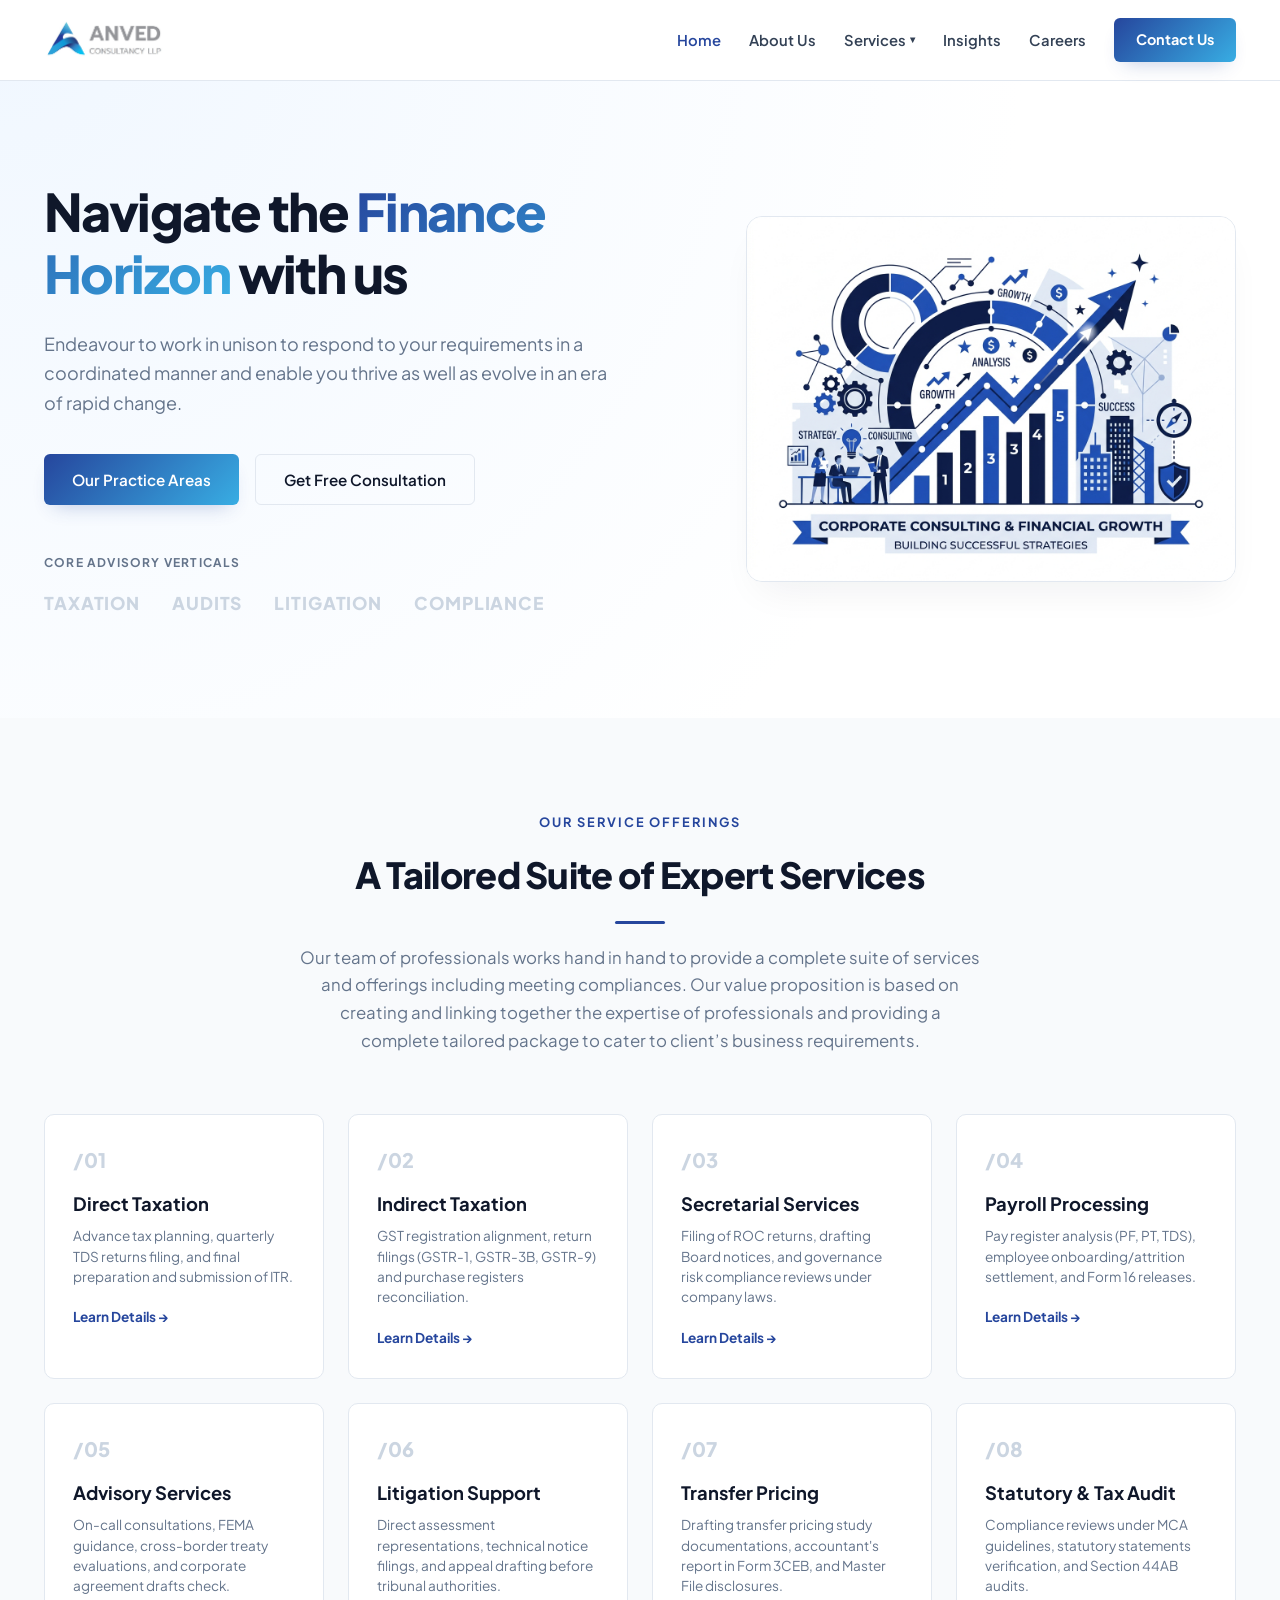
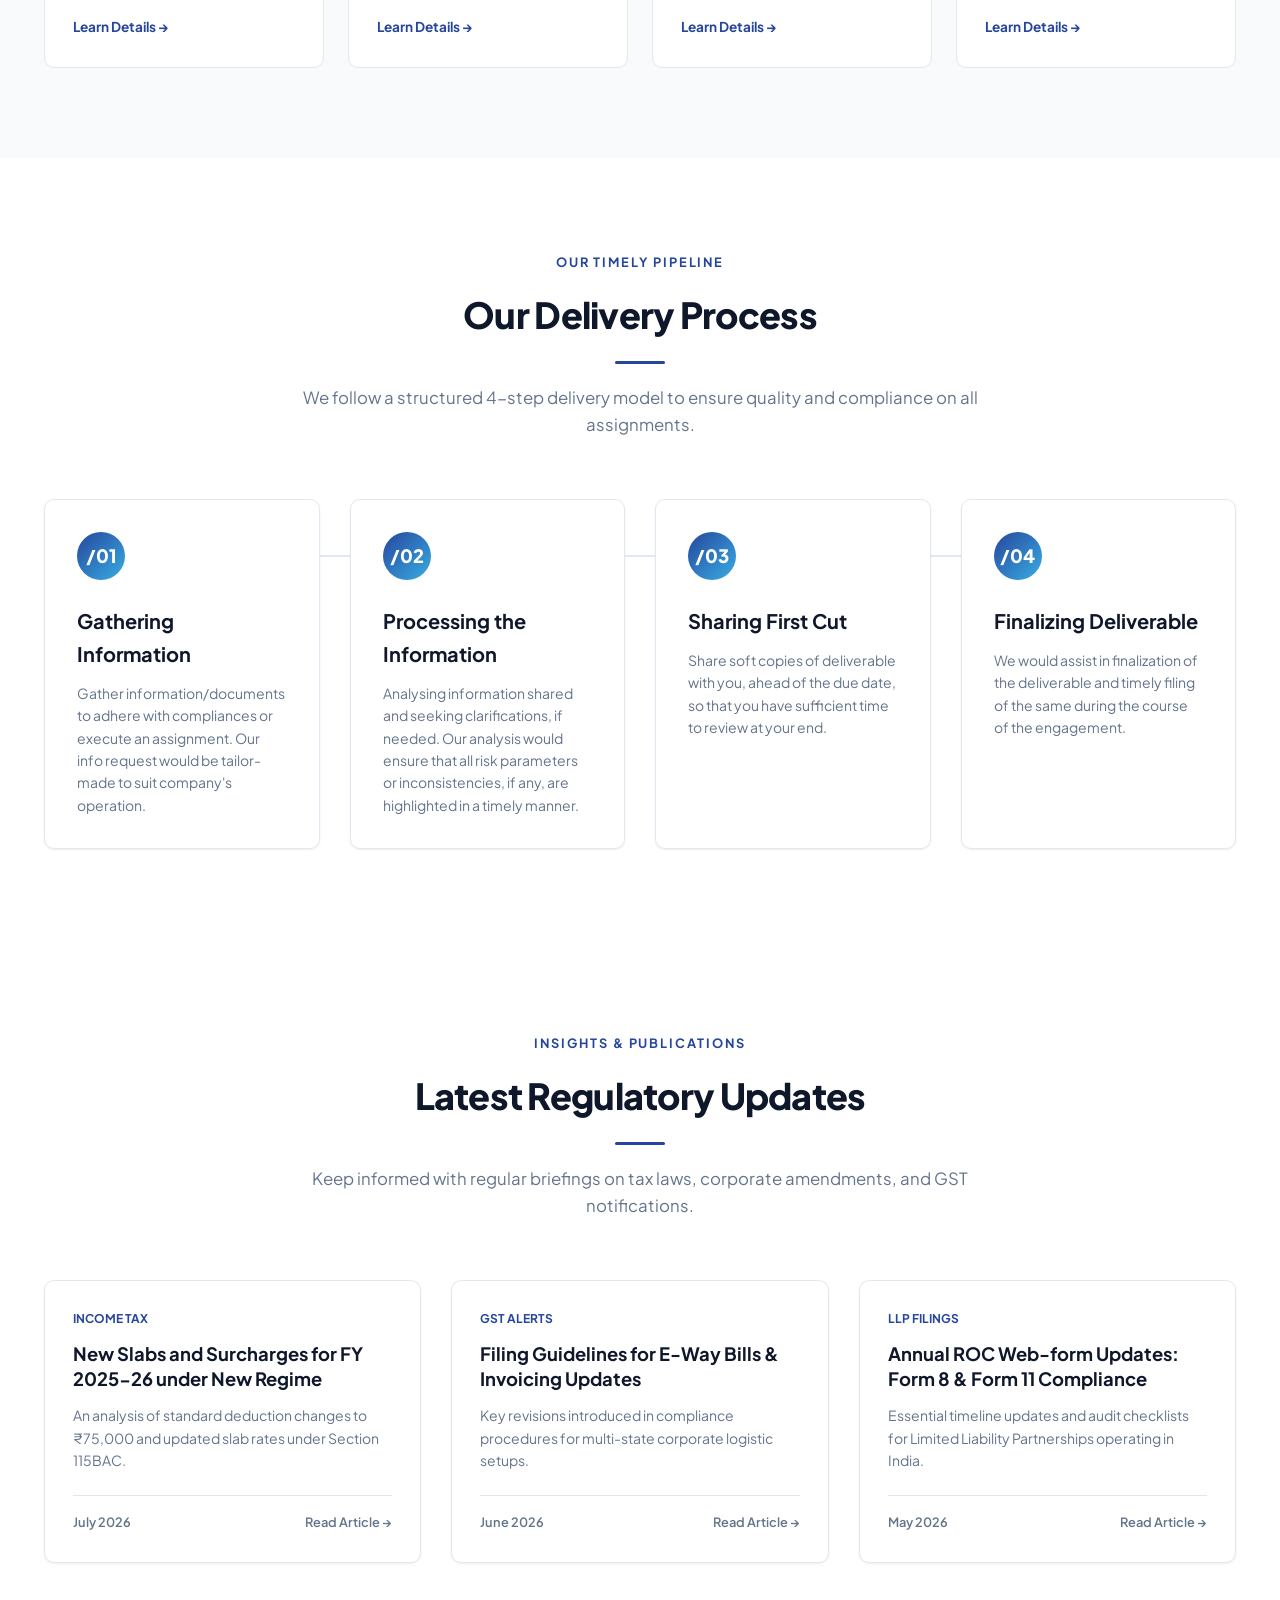
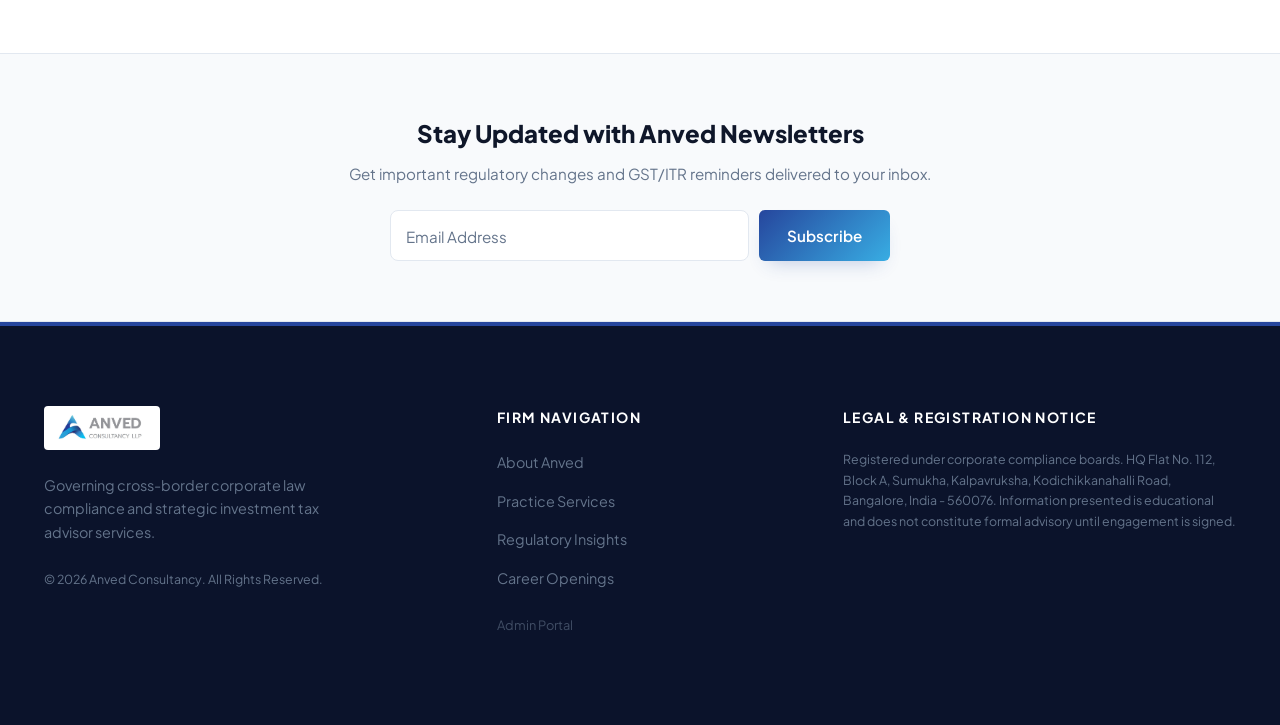
==== index.html @ bcb40617 "Add files via upload" ====
<!DOCTYPE html>
<html lang="en">
<head>
    <meta charset="UTF-8">
    <meta name="viewport" content="width=device-width, initial-scale=1.0">
    <title>Anved Consultancy | Global Tax, Advisory & Audit Services</title>
    <meta name="description" content="Anved Consultancy provides professional corporate tax planning, statutory audits, secretarial compliance, payroll processing, and cross-border financial advisory.">
    <!-- Google Fonts -->
    <link rel="preconnect" href="https://fonts.googleapis.com">
    <link rel="preconnect" href="https://fonts.gstatic.com" crossorigin>
    <link href="https://fonts.googleapis.com/css2?family=Plus+Jakarta+Sans:wght@300;400;500;600;700;800&display=swap" rel="stylesheet">
    <!-- Main Stylesheet -->
    <link rel="stylesheet" href="styles.css">
</head>
<body>

    <!-- Preloader Screen -->
    <div class="preloader-overlay" id="preloader">
        <div class="preloader-logo-wrapper">
            <img src="assets/Anved%20-%20Logo.jpg" alt="Anved Logo" style="max-height: 48px; background: white; padding: 12px 24px; border-radius: 8px; box-shadow: 0 10px 30px rgba(0,0,0,0.3); display: block;">
        </div>
    </div>

    <!-- Header Navigation -->
    <header class="navbar-header" id="header">
        <div class="container navbar-container">
            <a href="index.html" class="logo-brand">
                <img src="assets/Anved%20-%20Logo.jpg" alt="Anved Logo" style="max-height: 44px; width: auto; object-fit: contain;">
            </a>
            
            <nav class="nav-menu" id="navMenu">
                <div class="nav-item">
                    <a href="index.html" class="nav-link active">Home</a>
                </div>
                <div class="nav-item">
                    <a href="about.html" class="nav-link">About Us</a>
                </div>
                <div class="nav-item dropdown">
                    <a href="services.html" class="nav-link">Services <span class="arrow-icon">&#9662;</span></a>
                    <div class="dropdown-menu">
                        <a href="services.html#direct-tax">Direct Taxation</a>
                        <a href="services.html#indirect-tax">Indirect Taxation</a>
                        <a href="services.html#secretarial">Secretarial Services</a>
                        <a href="services.html#payroll">Payroll Processing</a>
                        <a href="services.html#advisory">Advisory Services</a>
                        <a href="services.html#litigation">Litigation Support</a>
                        <a href="services.html#transfer-pricing">Transfer Pricing</a>
                        <a href="services.html#statutory-audit">Statutory & Tax Audit</a>
                    </div>
                </div>

                <div class="nav-item">
                    <a href="insights.html" class="nav-link">Insights</a>
                </div>
                <div class="nav-item">
                    <a href="careers.html" class="nav-link">Careers</a>
                </div>
                <div class="nav-item">
                    <a href="contact.html" class="nav-btn">Contact Us</a>
                </div>
            </nav>

            <button class="menu-toggle" id="menuToggle" aria-label="Toggle Menu">
                <span class="bar"></span>
                <span class="bar"></span>
                <span class="bar"></span>
            </button>
        </div>
    </header>

    <!-- Hero Section -->
    <section class="hero-slider-section" id="hero">
        <div class="container hero-grid">
            <div class="hero-content">
                <h1 class="hero-title">Navigate the <span>Finance Horizon</span> with us</h1>
                <p class="hero-desc">Endeavour to work in unison to respond to your requirements in a coordinated manner and enable you thrive as well as evolve in an era of rapid change.</p>
                <div class="hero-actions">
                    <a href="services.html" class="btn btn-primary">Our Practice Areas</a>
                    <a href="contact.html" class="btn btn-secondary">Get Free Consultation</a>
                </div>
                <div class="hero-brands-intro">Core Advisory Verticals</div>
                <div class="hero-brands">
                    <div class="brand-logo-item">TAXATION</div>
                    <div class="brand-logo-item">AUDITS</div>
                    <div class="brand-logo-item">LITIGATION</div>
                    <div class="brand-logo-item">COMPLIANCE</div>
                </div>
            </div>
            <div class="hero-visual-wrapper">
                <img src="assets/hero-illustration.jpg" alt="Anved Consultancy Advisors" class="hero-card-img">
            </div>
        </div>
    </section>

    <!-- 8 Services Summary Grid -->
    <section class="bg-secondary reveal" id="services-summary">
        <div class="container">
            <div class="section-header text-center">
                <span class="section-subtitle">OUR SERVICE OFFERINGS</span>
                <h2 class="section-title">A Tailored Suite of Expert Services</h2>
                <div class="title-underline"></div>
                <p class="section-desc">Our team of professionals works hand in hand to provide a complete suite of services and offerings including meeting compliances. Our value proposition is based on creating and linking together the expertise of professionals and providing a complete tailored package to cater to client’s business requirements.</p>
            </div>

            <div class="home-services-grid">
                <!-- Service 1: Direct Taxation -->
                <div class="home-service-item">
                    <span class="service-num">/01</span>
                    <h3>Direct Taxation</h3>
                    <p>Advance tax planning, quarterly TDS returns filing, and final preparation and submission of ITR.</p>
                    <a href="services.html#direct-tax" class="text-blue" style="font-weight: 700; font-size: 0.85rem;">Learn Details &rarr;</a>
                </div>

                <!-- Service 2: Indirect Taxation -->
                <div class="home-service-item">
                    <span class="service-num">/02</span>
                    <h3>Indirect Taxation</h3>
                    <p>GST registration alignment, return filings (GSTR-1, GSTR-3B, GSTR-9) and purchase registers reconciliation.</p>
                    <a href="services.html#indirect-tax" class="text-blue" style="font-weight: 700; font-size: 0.85rem;">Learn Details &rarr;</a>
                </div>

                <!-- Service 3: Secretarial Services -->
                <div class="home-service-item">
                    <span class="service-num">/03</span>
                    <h3>Secretarial Services</h3>
                    <p>Filing of ROC returns, drafting Board notices, and governance risk compliance reviews under company laws.</p>
                    <a href="services.html#secretarial" class="text-blue" style="font-weight: 700; font-size: 0.85rem;">Learn Details &rarr;</a>
                </div>

                <!-- Service 4: Payroll Processing -->
                <div class="home-service-item">
                    <span class="service-num">/04</span>
                    <h3>Payroll Processing</h3>
                    <p>Pay register analysis (PF, PT, TDS), employee onboarding/attrition settlement, and Form 16 releases.</p>
                    <a href="services.html#payroll" class="text-blue" style="font-weight: 700; font-size: 0.85rem;">Learn Details &rarr;</a>
                </div>

                <!-- Service 5: Advisory Services -->
                <div class="home-service-item">
                    <span class="service-num">/05</span>
                    <h3>Advisory Services</h3>
                    <p>On-call consultations, FEMA guidance, cross-border treaty evaluations, and corporate agreement drafts check.</p>
                    <a href="services.html#advisory" class="text-blue" style="font-weight: 700; font-size: 0.85rem;">Learn Details &rarr;</a>
                </div>

                <!-- Service 6: Litigation Support -->
                <div class="home-service-item">
                    <span class="service-num">/06</span>
                    <h3>Litigation Support</h3>
                    <p>Direct assessment representations, technical notice filings, and appeal drafting before tribunal authorities.</p>
                    <a href="services.html#litigation" class="text-blue" style="font-weight: 700; font-size: 0.85rem;">Learn Details &rarr;</a>
                </div>

                <!-- Service 7: Transfer Pricing -->
                <div class="home-service-item">
                    <span class="service-num">/07</span>
                    <h3>Transfer Pricing</h3>
                    <p>Drafting transfer pricing study documentations, accountant's report in Form 3CEB, and Master File disclosures.</p>
                    <a href="services.html#transfer-pricing" class="text-blue" style="font-weight: 700; font-size: 0.85rem;">Learn Details &rarr;</a>
                </div>

                <!-- Service 8: Statutory & Tax Audit -->
                <div class="home-service-item">
                    <span class="service-num">/08</span>
                    <h3>Statutory & Tax Audit</h3>
                    <p>Compliance reviews under MCA guidelines, statutory statements verification, and Section 44AB audits.</p>
                    <a href="services.html#statutory-audit" class="text-blue" style="font-weight: 700; font-size: 0.85rem;">Learn Details &rarr;</a>
                </div>
            </div>
        </div>
    </section>

    <!-- Delivery Process flowchart -->
    <section id="delivery-process" class="reveal">
        <div class="container">
            <div class="section-header text-center">
                <span class="section-subtitle">OUR TIMELY PIPELINE</span>
                <h2 class="section-title">Our Delivery Process</h2>
                <div class="title-underline"></div>
                <p class="section-desc">We follow a structured 4-step delivery model to ensure quality and compliance on all assignments.</p>
            </div>

            <div class="delivery-flow-grid">
                <!-- Step 1 -->
                <div class="delivery-step-card">
                    <div class="step-num-badge">/01</div>
                    <h3>Gathering Information</h3>
                    <p>Gather information/documents to adhere with compliances or execute an assignment. Our info request would be tailor-made to suit company's operation.</p>
                </div>

                <!-- Step 2 -->
                <div class="delivery-step-card">
                    <div class="step-num-badge">/02</div>
                    <h3>Processing the Information</h3>
                    <p>Analysing information shared and seeking clarifications, if needed. Our analysis would ensure that all risk parameters or inconsistencies, if any, are highlighted in a timely manner.</p>
                </div>

                <!-- Step 3 -->
                <div class="delivery-step-card">
                    <div class="step-num-badge">/03</div>
                    <h3>Sharing First Cut</h3>
                    <p>Share soft copies of deliverable with you, ahead of the due date, so that you have sufficient time to review at your end.</p>
                </div>

                <!-- Step 4 -->
                <div class="delivery-step-card">
                    <div class="step-num-badge">/04</div>
                    <h3>Finalizing Deliverable</h3>
                    <p>We would assist in finalization of the deliverable and timely filing of the same during the course of the engagement.</p>
                </div>
            </div>
        </div>
    </section>



    <!-- Insights Feed -->
    <section class="reveal">
        <div class="container">
            <div class="section-header text-center">
                <span class="section-subtitle">INSIGHTS & PUBLICATIONS</span>
                <h2 class="section-title">Latest Regulatory Updates</h2>
                <div class="title-underline"></div>
                <p class="section-desc">Keep informed with regular briefings on tax laws, corporate amendments, and GST notifications.</p>
            </div>

            <div class="home-insights-grid" id="homeInsightsGrid">
                <!-- Dynamic recent insights will render here via app.js -->
            </div>
        </div>
    </section>

    <!-- Newsletter Banner -->
    <section class="bg-secondary" style="padding: 60px 0; border-top: 1px solid var(--border-color); border-bottom: 1px solid var(--border-color);">
        <div class="container text-center">
            <h3 style="font-size: 1.5rem; font-weight: 800; color: var(--text-title); margin-bottom: 8px;">Stay Updated with Anved Newsletters</h3>
            <p style="color: var(--text-muted); font-size: 0.95rem; margin-bottom: 24px;">Get important regulatory changes and GST/ITR reminders delivered to your inbox.</p>
            <form id="newsletterForm" style="max-width: 500px; margin: 0 auto; display: flex; gap: 10px;" novalidate>
                <div class="floating-label-group" style="flex-grow: 1; margin: 0;">
                    <input type="email" id="newsEmail" required placeholder=" " style="background: white;">
                    <label for="newsEmail" style="background: white;">Email Address</label>
                </div>
                <button type="submit" class="btn btn-primary" style="padding: 0 28px;">Subscribe</button>
            </form>
        </div>
    </section>

    <!-- Newsletter Success Modal -->
    <div class="modal-overlay" id="newsModal">
        <div class="modal-container">
            <div class="success-icon-wrapper">
                <svg width="36" height="36" viewBox="0 0 24 24" fill="none" stroke="currentColor" stroke-width="3" stroke-linecap="round" stroke-linejoin="round"><polyline points="20 6 9 17 4 12"/></svg>
            </div>
            <h3>Subscribed Successfully</h3>
            <p>You have subscribed to Anved's regulatory news alerts. You will now receive monthly tax updates and compliance calendars.</p>
            <button class="btn btn-dark" id="btnNewsClose">Close</button>
        </div>
    </div>

    <!-- Footer -->
    <footer class="footer">
        <div class="container footer-grid">
            <div class="footer-brand-info">
                <a href="index.html" class="logo-brand" style="background: white; padding: 6px 12px; border-radius: 4px; display: inline-block;">
                    <img src="assets/Anved%20-%20Logo.jpg" alt="Anved Logo" style="max-height: 32px; width: auto; display: block; object-fit: contain;">
                </a>
                <p style="margin-top: 16px;">Governing cross-border corporate law compliance and strategic investment tax advisor services.</p>
                <p class="copyright-text">&copy; 2026 Anved Consultancy. All Rights Reserved.</p>
            </div>

            <div class="footer-nav">
                <h4>Firm Navigation</h4>
                <ul>
                    <li><a href="about.html">About Anved</a></li>
                    <li><a href="services.html">Practice Services</a></li>
                    <li><a href="insights.html">Regulatory Insights</a></li>
                    <li><a href="careers.html">Career Openings</a></li>
                    <li><a href="admin.html" style="opacity: 0.6; font-size: 0.8rem; margin-top: 12px; display: inline-block;">Admin Portal</a></li>
                </ul>
            </div>

            <div class="footer-disclaimer">
                <h4>Legal & Registration Notice</h4>
                <p class="disclaimer-text">Registered under corporate compliance boards. HQ Flat No. 112, Block A, Sumukha, Kalpavruksha, Kodichikkanahalli Road, Bangalore, India - 560076. Information presented is educational and does not constitute formal advisory until engagement is signed.</p>
            </div>
        </div>
        <button class="back-to-top" id="backToTop" aria-label="Scroll to top">&#8593;</button>
    </footer>

    <!-- Scripts -->
    <script src="app.js"></script>
</body>
</html>
---- styles.css ----
@import url('https://fonts.googleapis.com/css2?family=Plus+Jakarta+Sans:wght@300;400;500;600;700;800&display=swap');

/* ==========================================================================
   ANVED CONSULTANCY - SLATE & NAVY BLUE BRAND SYSTEM (OFFICIAL)
   ========================================================================== */

/* --- Design Tokens --- */
:root {
    --font-primary: 'Plus Jakarta Sans', sans-serif;
    
    /* Official Brand Colors (Navy & Royal Blue Gradient) */
    --primary: #26469D;            /* Dark Navy Blue */
    --primary-hover: #1D357A;
    --primary-glow: rgba(38, 70, 157, 0.15);
    
    --accent: #38ADE3;             /* Bright Royal Blue */
    --accent-hover: #26469D;
    --accent-glow: rgba(56, 173, 227, 0.15);
    --accent-light: #F0F7FF;       /* Light Ice Blue */
    
    --bg-primary: #FFFFFF;
    --bg-secondary: #F8FAFC;       /* Slate 50 */
    --bg-dark: #0B132B;            /* Deep Blue-Black */
    --bg-dark-hover: #1C2541;      /* Slate 800 */
    --bg-accent-light: #F0F7FF;
    
    --text-primary: #334155;       /* Slate 700 */
    --text-title: #0F172A;         /* Slate 900 */
    --text-muted: #64748B;         /* Slate 500 */
    --text-white: #FFFFFF;
    
    --border-color: #E2E8F0;       /* Slate 200 */
    --border-hover: #CBD5E1;       /* Slate 300 */
    --border-accent: rgba(56, 173, 227, 0.3);
    
    /* Layout Constants */
    --shadow-sm: 0 1px 3px rgba(0, 0, 0, 0.05), 0 1px 2px rgba(0, 0, 0, 0.03);
    --shadow-md: 0 4px 6px -1px rgba(0, 0, 0, 0.05), 0 2px 4px -2px rgba(0, 0, 0, 0.03);
    --shadow-lg: 0 10px 15px -3px rgba(0, 0, 0, 0.08), 0 4px 6px -4px rgba(0, 0, 0, 0.03);
    --shadow-premium: 0 20px 40px -15px rgba(15, 23, 42, 0.07);
    --shadow-blue: 0 10px 20px -10px rgba(38, 70, 157, 0.3);
    
    --transition-fast: 0.2s cubic-bezier(0.4, 0, 0.2, 1);
    --transition-normal: 0.35s cubic-bezier(0.4, 0, 0.2, 1);
    --transition-slow: 0.5s cubic-bezier(0.4, 0, 0.2, 1);
    
    --border-radius-sm: 6px;
    --border-radius-md: 10px;
    --border-radius-lg: 16px;
}

/* --- Resets --- */
*, *::before, *::after {
    box-sizing: border-box;
    margin: 0;
    padding: 0;
}

html {
    scroll-behavior: smooth;
    font-size: 16px;
    -webkit-text-size-adjust: 100%;
}

body {
    font-family: var(--font-primary);
    background-color: var(--bg-primary);
    color: var(--text-primary);
    line-height: 1.65;
    overflow-x: hidden;
}

img {
    max-width: 100%;
    height: auto;
    display: block;
}

button, input, select, textarea {
    font-family: inherit;
    font-size: inherit;
    color: inherit;
    background: none;
    border: none;
    outline: none;
}

a {
    color: inherit;
    text-decoration: none;
    transition: var(--transition-fast);
}

ul {
    list-style: none;
}

/* --- Custom Scrollbar --- */
::-webkit-scrollbar {
    width: 8px;
}
::-webkit-scrollbar-track {
    background: var(--bg-secondary);
}
::-webkit-scrollbar-thumb {
    background: var(--border-hover);
    border-radius: 4px;
}
::-webkit-scrollbar-thumb:hover {
    background: var(--primary);
}

/* --- Layout Utilities --- */
.container {
    width: 100%;
    max-width: 1240px;
    margin: 0 auto;
    padding: 0 24px;
}

.text-gradient {
    background: linear-gradient(135deg, var(--primary) 0%, var(--accent) 100%);
    -webkit-background-clip: text;
    -webkit-text-fill-color: transparent;
}

.text-blue {
    color: var(--primary) !important;
}

.text-center {
    text-align: center;
}

.w-full {
    width: 100%;
}

.bg-secondary {
    background-color: var(--bg-secondary);
}

/* --- Buttons --- */
.btn {
    display: inline-flex;
    align-items: center;
    justify-content: center;
    padding: 12px 28px;
    border-radius: var(--border-radius-sm);
    font-weight: 600;
    font-size: 0.95rem;
    transition: var(--transition-normal);
    cursor: pointer;
    text-align: center;
    gap: 8px;
}

.btn-primary {
    background: linear-gradient(135deg, var(--primary) 0%, var(--accent) 100%);
    color: var(--text-white);
    box-shadow: var(--shadow-blue);
}

.btn-primary:hover {
    transform: translateY(-1px);
    box-shadow: 0 12px 24px -8px rgba(38, 70, 157, 0.45);
}

.btn-secondary {
    background-color: transparent;
    border: 1px solid var(--border-color);
    color: var(--text-title);
}

.btn-secondary:hover {
    background-color: var(--bg-secondary);
    border-color: var(--text-muted);
    transform: translateY(-1px);
}

.btn-dark {
    background-color: var(--primary);
    color: var(--text-white);
}

.btn-dark:hover {
    background-color: var(--primary-hover);
    transform: translateY(-1px);
}

/* --- Structure Sections --- */
section {
    padding: 90px 0;
    position: relative;
}

.section-header {
    margin-bottom: 60px;
}

.section-subtitle {
    display: inline-block;
    font-size: 0.8rem;
    font-weight: 700;
    text-transform: uppercase;
    letter-spacing: 0.15em;
    color: var(--primary);
    margin-bottom: 12px;
}

.section-title {
    font-size: 2.25rem;
    font-weight: 800;
    letter-spacing: -0.02em;
    color: var(--text-title);
    margin-bottom: 16px;
}

.title-underline {
    width: 50px;
    height: 3px;
    background-color: var(--primary);
    margin: 0 auto;
    border-radius: 2px;
}

.section-header.text-left .title-underline {
    margin: 0;
}

.section-desc {
    font-size: 1.05rem;
    color: var(--text-muted);
    max-width: 680px;
    margin: 20px auto 0 auto;
}

/* --- Page Banners (Subpages) --- */
.page-banner {
    padding: 100px 0 60px 0;
    background: radial-gradient(circle at 100% 100%, var(--bg-accent-light) 0%, var(--bg-secondary) 80%);
    border-bottom: 1px solid var(--border-color);
    margin-top: 80px;
}

.banner-content h1 {
    font-size: 2.5rem;
    font-weight: 800;
    color: var(--text-title);
    letter-spacing: -0.02em;
    margin-bottom: 12px;
}

.breadcrumbs {
    display: flex;
    align-items: center;
    gap: 8px;
    font-size: 0.875rem;
    color: var(--text-muted);
    font-weight: 500;
}

.breadcrumbs a:hover {
    color: var(--primary);
}

.breadcrumbs .separator {
    color: var(--border-hover);
}

.breadcrumbs .current {
    color: var(--text-title);
    font-weight: 600;
}

/* ==========================================================================
   HEADER & FLOATING DROPDOWN NAVIGATION
   ========================================================================== */
.navbar-header {
    position: fixed;
    top: 0;
    left: 0;
    width: 100%;
    z-index: 1000;
    background: rgba(255, 255, 255, 0.95);
    backdrop-filter: blur(12px);
    border-bottom: 1px solid var(--border-color);
    transition: var(--transition-normal);
}

.navbar-header.scrolled {
    padding: 6px 0;
    box-shadow: var(--shadow-md);
}

.navbar-container {
    display: flex;
    align-items: center;
    justify-content: space-between;
    height: 80px;
}

.navbar-header.scrolled .navbar-container {
    height: 70px;
}

.logo-brand {
    display: flex;
    align-items: center;
    gap: 12px;
}

.logo-icon {
    width: 42px;
    height: 42px;
}

.logo-text {
    display: flex;
    flex-direction: column;
}

.brand-name {
    font-size: 1.35rem;
    font-weight: 800;
    letter-spacing: 0.03em;
    line-height: 1.1;
    color: var(--text-title);
}

.brand-sub {
    font-size: 0.625rem;
    font-weight: 700;
    letter-spacing: 0.22em;
    color: var(--text-muted);
}

.nav-menu {
    display: flex;
    align-items: center;
    gap: 28px;
}

.nav-item {
    position: relative;
    display: flex;
    align-items: center;
}

.nav-link {
    font-size: 0.925rem;
    font-weight: 600;
    color: var(--text-primary);
    padding: 8px 0;
    display: flex;
    align-items: center;
    gap: 4px;
}

.nav-link:hover {
    color: var(--primary);
}

.nav-link.active {
    color: var(--primary);
}

.arrow-icon {
    font-size: 0.6rem;
    transition: var(--transition-fast);
}

.nav-item:hover .arrow-icon {
    transform: rotate(180deg);
}

.dropdown-menu {
    position: absolute;
    top: 100%;
    left: 50%;
    transform: translateX(-50%) translateY(10px);
    width: 240px;
    background-color: var(--bg-primary);
    border: 1px solid var(--border-color);
    box-shadow: var(--shadow-premium);
    border-radius: var(--border-radius-md);
    padding: 12px;
    opacity: 0;
    visibility: hidden;
    transition: all var(--transition-fast);
    z-index: 1001;
}

.nav-item:hover .dropdown-menu {
    opacity: 1;
    visibility: visible;
    transform: translateX(-50%) translateY(0);
}

.dropdown-menu a {
    display: block;
    padding: 10px 14px;
    font-size: 0.875rem;
    font-weight: 600;
    color: var(--text-primary);
    border-radius: var(--border-radius-sm);
}

.dropdown-menu a:hover {
    background-color: var(--bg-accent-light);
    color: var(--primary);
}

.nav-btn {
    background: linear-gradient(135deg, var(--primary) 0%, var(--accent) 100%);
    color: var(--text-white);
    padding: 10px 22px;
    border-radius: var(--border-radius-sm);
    font-weight: 700;
    font-size: 0.9rem;
    box-shadow: var(--shadow-blue);
}

.nav-btn:hover {
    transform: translateY(-1px);
}

.menu-toggle {
    display: none;
    flex-direction: column;
    gap: 6px;
    cursor: pointer;
}

.menu-toggle .bar {
    width: 24px;
    height: 2px;
    background-color: var(--text-title);
    transition: var(--transition-normal);
}

/* ==========================================================================
   PAGE: HOME (index.html)
   ========================================================================== */
.hero-slider-section {
    padding: 180px 0 100px 0;
    background: radial-gradient(circle at 0% 0%, var(--bg-accent-light) 0%, #FFFFFF 70%);
}

.hero-grid {
    display: grid;
    grid-template-columns: 1.15fr 0.85fr;
    gap: 40px;
    align-items: center;
}

.hero-subtitle {
    font-size: 0.875rem;
    font-weight: 800;
    letter-spacing: 0.15em;
    text-transform: uppercase;
    color: var(--primary);
    margin-bottom: 16px;
    display: block;
}

.hero-title {
    font-size: 3.25rem;
    font-weight: 800;
    line-height: 1.2;
    letter-spacing: -0.03em;
    color: var(--text-title);
    margin-bottom: 24px;
}

.hero-title span {
    background: linear-gradient(135deg, var(--primary) 0%, var(--accent) 100%);
    -webkit-background-clip: text;
    -webkit-text-fill-color: transparent;
}

.hero-desc {
    font-size: 1.125rem;
    color: var(--text-muted);
    margin-bottom: 36px;
    max-width: 580px;
}

.hero-actions {
    display: flex;
    gap: 16px;
    margin-bottom: 48px;
}

.hero-brands-intro {
    font-size: 0.75rem;
    font-weight: 700;
    text-transform: uppercase;
    letter-spacing: 0.1em;
    color: var(--text-muted);
    margin-bottom: 16px;
}

.hero-brands {
    display: flex;
    gap: 32px;
    align-items: center;
}

.brand-logo-item {
    font-size: 1.1rem;
    font-weight: 800;
    color: var(--border-hover);
    letter-spacing: 0.05em;
}

.hero-visual-wrapper {
    position: relative;
}

.hero-card-img {
    width: 100%;
    border-radius: var(--border-radius-lg);
    box-shadow: var(--shadow-premium);
    border: 1px solid var(--border-color);
}

/* 8 Services Grid Home */
.home-services-grid {
    display: grid;
    grid-template-columns: repeat(4, 1fr);
    gap: 24px;
}

.home-service-item {
    background-color: var(--bg-primary);
    border: 1px solid var(--border-color);
    border-radius: var(--border-radius-md);
    padding: 28px;
    transition: var(--transition-normal);
    position: relative;
}

.home-service-item:hover {
    border-color: var(--accent);
    box-shadow: var(--shadow-md);
    transform: translateY(-3px);
}

.home-service-item::before {
    content: '';
    position: absolute;
    left: 0;
    bottom: 0;
    width: 100%;
    height: 3px;
    background: linear-gradient(90deg, var(--primary) 0%, var(--accent) 100%);
    transform: scaleX(0);
    transition: var(--transition-normal);
}

.home-service-item:hover::before {
    transform: scaleX(1);
}

.home-service-item h3 {
    font-size: 1.15rem;
    font-weight: 700;
    color: var(--text-title);
    margin-bottom: 10px;
    line-height: 1.3;
}

.home-service-item p {
    font-size: 0.85rem;
    color: var(--text-muted);
    margin-bottom: 16px;
    line-height: 1.5;
}

.home-service-item .service-num {
    font-size: 1.25rem;
    font-weight: 800;
    color: var(--border-hover);
    display: block;
    margin-bottom: 16px;
}

.home-service-item:hover .service-num {
    color: var(--accent);
}

/* Delivery Process flowchart */
.delivery-flow-grid {
    display: grid;
    grid-template-columns: repeat(4, 1fr);
    gap: 30px;
    position: relative;
}

.delivery-step-card {
    background-color: var(--bg-primary);
    border: 1px solid var(--border-color);
    border-radius: var(--border-radius-md);
    padding: 32px;
    position: relative;
    box-shadow: var(--shadow-sm);
    z-index: 2;
    transition: var(--transition-normal);
}

.delivery-step-card:hover {
    border-color: var(--primary);
    box-shadow: var(--shadow-lg);
}

.step-num-badge {
    width: 48px;
    height: 48px;
    border-radius: 50%;
    background: linear-gradient(135deg, var(--primary) 0%, var(--accent) 100%);
    color: var(--text-white);
    font-weight: 800;
    font-size: 1.15rem;
    display: flex;
    align-items: center;
    justify-content: center;
    margin-bottom: 24px;
}

.delivery-step-card h3 {
    font-size: 1.25rem;
    font-weight: 700;
    color: var(--text-title);
    margin-bottom: 12px;
}

.delivery-step-card p {
    font-size: 0.875rem;
    color: var(--text-muted);
    line-height: 1.6;
}

/* Connector line */
.delivery-flow-grid::after {
    content: '';
    position: absolute;
    top: 56px;
    left: 48px;
    width: calc(100% - 96px);
    height: 2px;
    background-color: var(--border-color);
    z-index: 1;
}

/* Global Presence Map Card */
.home-presence-card {
    background-color: var(--bg-dark);
    color: var(--text-white);
    border-radius: var(--border-radius-lg);
    padding: 60px;
    overflow: hidden;
    position: relative;
    box-shadow: var(--shadow-lg);
}

.presence-globe-bg {
    position: absolute;
    right: -40px;
    bottom: -40px;
    width: 500px;
    height: 500px;
    background: radial-gradient(circle, rgba(56, 173, 227, 0.08) 0%, transparent 65%);
    pointer-events: none;
}

.home-presence-grid {
    display: grid;
    grid-template-columns: 1fr 1.1fr;
    gap: 60px;
    align-items: center;
    position: relative;
    z-index: 1;
}

.home-presence-info h2 {
    font-size: 2.25rem;
    font-weight: 800;
    margin-bottom: 16px;
}

.home-presence-info p {
    color: var(--text-muted);
    margin-bottom: 28px;
}

.presence-locations-grid {
    display: grid;
    grid-template-columns: repeat(2, 1fr);
    gap: 20px;
}

.location-mini-card {
    background: rgba(255, 255, 255, 0.03);
    border: 1px solid rgba(255, 255, 255, 0.08);
    border-radius: var(--border-radius-md);
    padding: 24px;
    transition: var(--transition-normal);
}

.location-mini-card:hover {
    background: rgba(255, 255, 255, 0.06);
    border-color: var(--accent);
}

.location-mini-card h4 {
    font-size: 1.1rem;
    font-weight: 700;
    color: var(--text-white);
    margin-bottom: 6px;
}

.location-mini-card span {
    font-size: 0.8rem;
    color: var(--accent);
    font-weight: 600;
    text-transform: uppercase;
}

/* Latest Insights Feed Home */
.home-insights-grid {
    display: grid;
    grid-template-columns: repeat(3, 1fr);
    gap: 30px;
}

.insight-card {
    background-color: var(--bg-primary);
    border: 1px solid var(--border-color);
    border-radius: var(--border-radius-md);
    overflow: hidden;
    box-shadow: var(--shadow-sm);
    transition: var(--transition-normal);
    display: flex;
    flex-direction: column;
}

.insight-card:hover {
    box-shadow: var(--shadow-lg);
    transform: translateY(-4px);
    border-color: var(--accent);
}

.insight-card-body {
    padding: 28px;
    flex-grow: 1;
    display: flex;
    flex-direction: column;
}

.insight-tag {
    display: inline-block;
    font-size: 0.75rem;
    font-weight: 700;
    text-transform: uppercase;
    color: var(--primary);
    margin-bottom: 12px;
}

.insight-card h3 {
    font-size: 1.15rem;
    font-weight: 700;
    color: var(--text-title);
    line-height: 1.4;
    margin-bottom: 12px;
}

.insight-card p {
    font-size: 0.875rem;
    color: var(--text-muted);
    margin-bottom: 24px;
    line-height: 1.6;
    flex-grow: 1;
}

.insight-meta {
    display: flex;
    justify-content: space-between;
    align-items: center;
    border-top: 1px solid var(--border-color);
    padding-top: 16px;
    font-size: 0.8rem;
    color: var(--text-muted);
    font-weight: 600;
}

/* ==========================================================================
   PAGE: ABOUT US (about.html)
   ========================================================================== */
.about-intro-grid {
    display: grid;
    grid-template-columns: 1.1fr 0.9fr;
    gap: 60px;
    align-items: center;
}

.about-intro-content h2 {
    font-size: 2.25rem;
    font-weight: 800;
    color: var(--text-title);
    margin-bottom: 24px;
}

.about-intro-content p {
    font-size: 1.05rem;
    color: var(--text-primary);
    margin-bottom: 20px;
}

.firm-philosophy {
    background-color: var(--bg-secondary);
    border-left: 4px solid var(--primary);
    padding: 24px;
    border-radius: 0 var(--border-radius-md) var(--border-radius-md) 0;
    margin-top: 32px;
}

.firm-philosophy h4 {
    font-size: 1.1rem;
    font-weight: 700;
    color: var(--text-title);
    margin-bottom: 8px;
}

.firm-philosophy p {
    font-size: 0.95rem;
    color: var(--text-muted);
    margin: 0;
}

.values-grid {
    display: grid;
    grid-template-columns: repeat(3, 1fr);
    gap: 30px;
}

.value-card {
    background-color: var(--bg-primary);
    border: 1px solid var(--border-color);
    border-radius: var(--border-radius-md);
    padding: 36px;
    text-align: center;
}

.value-icon {
    width: 56px;
    height: 56px;
    border-radius: 50%;
    background-color: var(--bg-accent-light);
    color: var(--primary);
    display: flex;
    align-items: center;
    justify-content: center;
    margin: 0 auto 24px auto;
}

.value-card h3 {
    font-size: 1.25rem;
    font-weight: 700;
    color: var(--text-title);
    margin-bottom: 12px;
}

.value-card p {
    font-size: 0.9rem;
    color: var(--text-muted);
}

.partners-profile-grid {
    display: grid;
    grid-template-columns: repeat(2, 1fr);
    gap: 40px;
}

.partner-profile-card {
    background-color: var(--bg-primary);
    border: 1px solid var(--border-color);
    border-radius: var(--border-radius-lg);
    padding: 40px;
    display: flex;
    gap: 28px;
    align-items: flex-start;
    box-shadow: var(--shadow-sm);
    transition: var(--transition-normal);
}

.partner-profile-card:hover {
    border-color: var(--accent);
    box-shadow: var(--shadow-lg);
    transform: translateY(-2px);
}

.partner-profile-avatar {
    flex-shrink: 0;
    width: 80px;
    height: 80px;
    border-radius: 50%;
    background: linear-gradient(135deg, var(--primary) 0%, var(--accent) 100%);
    color: var(--text-white);
    font-size: 1.75rem;
    font-weight: 800;
    display: flex;
    align-items: center;
    justify-content: center;
}

.partner-profile-info h3 {
    font-size: 1.35rem;
    font-weight: 800;
    color: var(--text-title);
    margin-bottom: 4px;
}

.partner-profile-info .partner-role {
    font-size: 0.8rem;
    font-weight: 700;
    text-transform: uppercase;
    color: var(--primary);
    letter-spacing: 0.05em;
    display: block;
    margin-bottom: 16px;
}

.partner-profile-info p {
    font-size: 0.9rem;
    color: var(--text-muted);
    line-height: 1.6;
    margin-bottom: 16px;
}

.partner-profile-meta {
    font-size: 0.8rem;
    font-weight: 600;
    color: var(--text-title);
}

/* ==========================================================================
   PAGE: SERVICES.HTML (8 SIDE-TABS NAVIGATION)
   ========================================================================== */
.services-tabs-container {
    display: grid;
    grid-template-columns: 0.3fr 0.7fr;
    gap: 40px;
    align-items: flex-start;
}

.services-tab-nav {
    display: flex;
    flex-direction: column;
    gap: 8px;
    background-color: var(--bg-secondary);
    padding: 16px;
    border-radius: var(--border-radius-md);
    border: 1px solid var(--border-color);
}

.services-tab-btn {
    text-align: left;
    padding: 12px 18px;
    font-weight: 700;
    font-size: 0.875rem;
    color: var(--text-muted);
    border-radius: var(--border-radius-sm);
    cursor: pointer;
    transition: var(--transition-fast);
}

.services-tab-btn:hover {
    color: var(--primary);
    background-color: rgba(255, 255, 255, 0.5);
}

.services-tab-btn.active {
    color: var(--text-white);
    background: linear-gradient(135deg, var(--primary) 0%, var(--accent) 100%);
    box-shadow: var(--shadow-blue);
}

.services-tab-content-panel {
    background-color: var(--bg-primary);
    border: 1px solid var(--border-color);
    border-radius: var(--border-radius-lg);
    padding: 44px;
    box-shadow: var(--shadow-sm);
}

.services-tab-panel {
    display: none;
}

.services-tab-panel.active {
    display: block;
}

.services-tab-panel h2 {
    font-size: 1.85rem;
    font-weight: 800;
    color: var(--text-title);
    margin-bottom: 8px;
}

.services-tab-panel .panel-sub {
    font-size: 0.95rem;
    font-weight: 600;
    color: var(--primary);
    margin-bottom: 24px;
    display: block;
}

.services-tab-panel p {
    color: var(--text-primary);
    font-size: 1.05rem;
    margin-bottom: 28px;
}

.services-sublist-grid {
    display: grid;
    grid-template-columns: repeat(2, 1fr);
    gap: 24px;
    margin-top: 24px;
}

.services-sublist-item {
    background-color: var(--bg-secondary);
    border: 1px solid var(--border-color);
    border-radius: var(--border-radius-md);
    padding: 24px;
}

.services-sublist-item h4 {
    font-size: 1.05rem;
    font-weight: 700;
    color: var(--text-title);
    margin-bottom: 8px;
    display: flex;
    align-items: center;
    gap: 8px;
}

.services-sublist-item h4 svg {
    color: var(--primary);
    flex-shrink: 0;
}

.services-sublist-item p {
    font-size: 0.875rem;
    color: var(--text-muted);
    margin: 0;
    line-height: 1.5;
}

/* ==========================================================================
   PAGE: PRESENCE (presence.html)
   ========================================================================== */
.presence-offices-grid {
    display: grid;
    grid-template-columns: repeat(3, 1fr);
    gap: 30px;
}

.office-card {
    background-color: var(--bg-primary);
    border: 1px solid var(--border-color);
    border-radius: var(--border-radius-lg);
    overflow: hidden;
    box-shadow: var(--shadow-sm);
    transition: var(--transition-normal);
}

.office-card:hover {
    border-color: var(--accent);
    box-shadow: var(--shadow-lg);
}

.office-card-header {
    background-color: var(--bg-dark);
    color: var(--text-white);
    padding: 32px;
    border-bottom: 4px solid var(--primary);
}

.office-card-header h3 {
    font-size: 1.35rem;
    font-weight: 800;
    margin-bottom: 4px;
}

.office-card-header span {
    font-size: 0.8rem;
    font-weight: 700;
    text-transform: uppercase;
    color: var(--accent);
    letter-spacing: 0.05em;
}

.office-card-body {
    padding: 32px;
    display: flex;
    flex-direction: column;
    gap: 20px;
}

.office-detail-row {
    display: flex;
    gap: 14px;
    align-items: flex-start;
    font-size: 0.925rem;
}

.office-detail-row svg {
    color: var(--primary);
    flex-shrink: 0;
    margin-top: 3px;
}

.office-detail-row h5 {
    font-size: 0.8rem;
    font-weight: 700;
    text-transform: uppercase;
    color: var(--text-muted);
    margin-bottom: 2px;
}

.office-detail-row p {
    margin: 0;
    color: var(--text-primary);
}

/* ==========================================================================
   PAGE: INSIGHTS (insights.html)
   ========================================================================== */
.insights-search-bar {
    max-width: 600px;
    margin: 0 auto 50px auto;
    display: flex;
    gap: 12px;
    background-color: var(--bg-primary);
    padding: 8px;
    border-radius: var(--border-radius-md);
    border: 1px solid var(--border-color);
    box-shadow: var(--shadow-sm);
}

.insights-search-bar input {
    flex-grow: 1;
    padding: 10px 16px;
    font-size: 1rem;
    font-weight: 500;
    color: var(--text-title);
}

.insights-search-bar button {
    background: linear-gradient(135deg, var(--primary) 0%, var(--accent) 100%);
    color: var(--text-white);
    padding: 10px 24px;
    border-radius: var(--border-radius-sm);
    font-weight: 700;
    cursor: pointer;
    transition: var(--transition-fast);
}

.insights-search-bar button:hover {
    transform: translateY(-1px);
}

.insights-grid {
    display: grid;
    grid-template-columns: repeat(3, 1fr);
    gap: 30px;
}

.insight-empty-state {
    grid-column: 1 / -1;
    text-align: center;
    padding: 60px 0;
    display: none;
}

.insight-empty-state h3 {
    font-size: 1.5rem;
    color: var(--text-title);
    margin-bottom: 12px;
}

.insight-empty-state p {
    color: var(--text-muted);
}

/* ==========================================================================
   PAGE: CAREERS (careers.html)
   ========================================================================== */
.careers-grid {
    display: grid;
    grid-template-columns: 1.1fr 0.9fr;
    gap: 60px;
    align-items: flex-start;
}

.jobs-list {
    display: flex;
    flex-direction: column;
    gap: 20px;
}

.job-card {
    background-color: var(--bg-primary);
    border: 1px solid var(--border-color);
    border-radius: var(--border-radius-md);
    padding: 28px;
    box-shadow: var(--shadow-sm);
}

.job-card-header {
    display: flex;
    justify-content: space-between;
    align-items: flex-start;
    margin-bottom: 16px;
}

.job-card-header h3 {
    font-size: 1.25rem;
    font-weight: 700;
    color: var(--text-title);
}

.job-type {
    background-color: var(--accent-light);
    color: var(--primary);
    font-size: 0.75rem;
    font-weight: 700;
    padding: 4px 10px;
    border-radius: 4px;
}

.job-meta-row {
    display: flex;
    gap: 20px;
    font-size: 0.8rem;
    color: var(--text-muted);
    font-weight: 600;
    margin-bottom: 16px;
}

.job-card p {
    font-size: 0.875rem;
    color: var(--text-primary);
    margin-bottom: 20px;
}

.job-apply-link {
    font-size: 0.875rem;
    font-weight: 700;
    color: var(--primary);
    cursor: pointer;
}

.careers-form-card {
    background-color: var(--bg-secondary);
    border: 1px solid var(--border-color);
    border-radius: var(--border-radius-lg);
    padding: 40px;
    box-shadow: var(--shadow-sm);
    position: sticky;
    top: 120px;
}

.careers-form-card h2 {
    font-size: 1.5rem;
    font-weight: 800;
    color: var(--text-title);
    margin-bottom: 8px;
}

.careers-form-card p {
    font-size: 0.9rem;
    color: var(--text-muted);
    margin-bottom: 28px;
}

.file-upload-wrapper {
    position: relative;
    width: 100%;
}

.file-upload-wrapper input[type="file"] {
    position: absolute;
    left: 0;
    top: 0;
    opacity: 0;
    width: 100%;
    height: 100%;
    cursor: pointer;
}

.file-upload-label {
    display: flex;
    align-items: center;
    justify-content: center;
    gap: 8px;
    padding: 14px;
    border: 2px dashed var(--border-color);
    border-radius: 8px;
    font-weight: 600;
    color: var(--text-muted);
    text-align: center;
    cursor: pointer;
    transition: var(--transition-fast);
}

.file-upload-wrapper:hover .file-upload-label {
    border-color: var(--primary);
    color: var(--primary);
    background-color: var(--bg-primary);
}

/* ==========================================================================
   PAGE: CONTACT US (contact.html)
   ========================================================================== */
.contact-dashboard-grid {
    display: grid;
    grid-template-columns: 0.9fr 1.1fr;
    gap: 60px;
}

.contact-info-panel h2 {
    font-size: 2.25rem;
    font-weight: 800;
    color: var(--text-title);
    margin-bottom: 16px;
}

.contact-info-panel p {
    color: var(--text-muted);
    font-size: 1.05rem;
    margin-bottom: 40px;
}

.contact-details-grid {
    display: flex;
    flex-direction: column;
    gap: 30px;
}

.contact-detail-block {
    display: flex;
    gap: 18px;
    align-items: flex-start;
}

.contact-detail-block svg {
    color: var(--primary);
    flex-shrink: 0;
    margin-top: 4px;
}

.contact-detail-block h4 {
    font-size: 0.85rem;
    font-weight: 700;
    text-transform: uppercase;
    color: var(--text-muted);
    margin-bottom: 4px;
    letter-spacing: 0.05em;
}

.contact-detail-block p {
    font-size: 0.975rem;
    color: var(--text-title);
    margin: 0;
    line-height: 1.5;
}

.contact-form-card {
    background-color: var(--bg-primary);
    border: 1px solid var(--border-color);
    border-radius: var(--border-radius-lg);
    padding: 48px;
    box-shadow: var(--shadow-lg);
}

.contact-form-card h3 {
    font-size: 1.5rem;
    font-weight: 800;
    color: var(--text-title);
    margin-bottom: 24px;
}

.form-group {
    display: flex;
    flex-direction: column;
    gap: 8px;
    position: relative;
    margin-bottom: 20px;
}

.floating-label-group {
    position: relative;
    margin-bottom: 20px;
}

.floating-label-group input,
.floating-label-group textarea {
    width: 100%;
    padding: 14px 16px;
    background: var(--bg-secondary);
    border: 1px solid var(--border-color);
    border-radius: 8px;
    color: var(--text-title);
    transition: var(--transition-fast);
}

.floating-label-group input:focus,
.floating-label-group textarea:focus {
    border-color: var(--primary);
    background: var(--bg-primary);
    box-shadow: 0 0 10px rgba(38, 70, 157, 0.05);
}

.floating-label-group label {
    position: absolute;
    top: 14px;
    left: 16px;
    color: var(--text-muted);
    font-size: 0.95rem;
    pointer-events: none;
    transition: var(--transition-fast);
}

.floating-label-group input:focus ~ label,
.floating-label-group input:not(:placeholder-shown) ~ label,
.floating-label-group textarea:focus ~ label,
.floating-label-group textarea:not(:placeholder-shown) ~ label {
    top: -10px;
    left: 12px;
    font-size: 0.75rem;
    font-weight: 700;
    color: var(--primary);
    background: var(--bg-primary);
    padding: 0 6px;
}

.floating-label-group.error input,
.floating-label-group.error textarea {
    border-color: #EF4444;
}

.floating-label-group.error label {
    color: #EF4444;
}

.error-msg {
    display: none;
    font-size: 0.75rem;
    color: #EF4444;
    font-weight: 600;
    margin-top: 4px;
}

.floating-label-group.error .error-msg {
    display: block;
}

.static-label {
    font-size: 0.8rem;
    font-weight: 700;
    color: var(--text-muted);
    text-transform: uppercase;
    letter-spacing: 0.05em;
}

.custom-select-wrapper {
    position: relative;
    width: 100%;
}

.custom-select-wrapper select {
    width: 100%;
    padding: 14px 16px;
    background: var(--bg-secondary);
    border: 1px solid var(--border-color);
    border-radius: 8px;
    color: var(--text-title);
    cursor: pointer;
    appearance: none;
    font-weight: 600;
}

.custom-select-wrapper select:focus {
    border-color: var(--primary);
    background: var(--bg-primary);
}

.custom-select-wrapper::after {
    content: '\25BC';
    position: absolute;
    right: 18px;
    top: 50%;
    transform: translateY(-50%);
    color: var(--text-muted);
    font-size: 0.75rem;
    pointer-events: none;
}

/* ==========================================================================
   MODALS AND INTERACTIVE SUCCESS LAYERS
   ========================================================================== */
.modal-overlay {
    position: fixed;
    top: 0;
    left: 0;
    width: 100%;
    height: 100%;
    z-index: 1100;
    background: rgba(15, 23, 42, 0.4);
    backdrop-filter: blur(8px);
    display: flex;
    align-items: center;
    justify-content: center;
    opacity: 0;
    pointer-events: none;
    transition: opacity var(--transition-normal);
}

.modal-overlay.active {
    opacity: 1;
    pointer-events: auto;
}

.modal-container {
    background-color: var(--bg-primary);
    border: 1px solid var(--border-color);
    border-radius: var(--border-radius-lg);
    width: 100%;
    max-width: 440px;
    padding: 40px;
    box-shadow: var(--shadow-premium), 0 0 50px rgba(38, 70, 157, 0.08);
    position: relative;
    transform: scale(0.95);
    transition: transform var(--transition-normal);
    text-align: center;
}

.modal-overlay.active .modal-container {
    transform: scale(1);
}

.success-icon-wrapper {
    width: 72px;
    height: 72px;
    border-radius: 50%;
    background-color: var(--accent-light);
    color: var(--primary);
    display: flex;
    align-items: center;
    justify-content: center;
    margin: 0 auto 24px auto;
}

.modal-container h3 {
    font-size: 1.5rem;
    font-weight: 800;
    color: var(--text-title);
    margin-bottom: 12px;
}

.modal-container p {
    color: var(--text-muted);
    font-size: 0.95rem;
    margin-bottom: 28px;
    line-height: 1.6;
}

/* ==========================================================================
   FOOTER SECTION
   ========================================================================== */
.footer {
    background-color: var(--bg-dark);
    color: var(--text-white);
    padding: 80px 0 40px 0;
    border-top: 4px solid var(--primary);
}

.footer-grid {
    display: grid;
    grid-template-columns: 1.1fr 0.8fr 1.1fr;
    gap: 60px;
    margin-bottom: 48px;
}

.footer-brand-info p {
    color: var(--text-muted);
    font-size: 0.9rem;
    margin-top: 16px;
    max-width: 320px;
}

.copyright-text {
    font-size: 0.775rem !important;
    color: var(--text-muted) !important;
    margin-top: 24px !important;
}

.footer-nav h4,
.footer-disclaimer h4 {
    font-size: 0.875rem;
    font-weight: 700;
    text-transform: uppercase;
    letter-spacing: 0.1em;
    color: var(--text-white);
    margin-bottom: 20px;
}

.footer-nav ul {
    display: flex;
    flex-direction: column;
    gap: 12px;
}

.footer-nav a {
    color: var(--text-muted);
    font-size: 0.9rem;
}

.footer-nav a:hover {
    color: var(--accent);
    padding-left: 4px;
}

.disclaimer-text {
    font-size: 0.775rem;
    color: var(--text-muted);
    line-height: 1.65;
}

.back-to-top {
    position: fixed;
    bottom: 30px;
    right: 30px;
    width: 44px;
    height: 44px;
    background-color: var(--primary);
    color: var(--text-white);
    border-radius: 50%;
    display: flex;
    align-items: center;
    justify-content: center;
    cursor: pointer;
    box-shadow: var(--shadow-blue);
    opacity: 0;
    visibility: hidden;
    transition: var(--transition-normal);
    z-index: 99;
}

.back-to-top.active {
    opacity: 1;
    visibility: visible;
}

.back-to-top:hover {
    transform: translateY(-4px);
    background-color: var(--primary-hover);
}

/* ==========================================================================
   RESPONSIVE DESIGN (MEDIA QUERIES)
   ========================================================================== */
@media (max-width: 1024px) {
    .hero-grid {
        grid-template-columns: 1fr;
        text-align: center;
        gap: 48px;
    }
    
    .hero-actions {
        justify-content: center;
    }
    
    .hero-brands {
        justify-content: center;
    }
    
    .home-services-grid {
        grid-template-columns: repeat(2, 1fr);
    }
    
    .delivery-flow-grid {
        grid-template-columns: repeat(2, 1fr);
    }
    
    .delivery-flow-grid::after {
        display: none;
    }
    
    .about-intro-grid {
        grid-template-columns: 1fr;
    }
    
    .values-grid {
        grid-template-columns: 1fr;
    }
    
    .partners-profile-grid {
        grid-template-columns: 1fr;
    }
    
    .services-tabs-container {
        grid-template-columns: 1fr;
    }
    
    .presence-offices-grid {
        grid-template-columns: 1fr;
    }
    
    .insights-grid {
        grid-template-columns: 1fr;
    }
    
    .careers-grid {
        grid-template-columns: 1fr;
    }
    
    .careers-form-card {
        position: static;
        margin-top: 40px;
    }
    
    .contact-dashboard-grid {
        grid-template-columns: 1fr;
    }
}

@media (max-width: 768px) {
    section {
        padding: 60px 0;
    }
    
    .section-title {
        font-size: 1.85rem;
    }
    
    .hero-title {
        font-size: 2.35rem;
    }
    
    .menu-toggle {
        display: flex;
    }
    
    .nav-menu {
        position: fixed;
        top: 80px;
        left: -100%;
        width: 100%;
        height: calc(100vh - 80px);
        background-color: var(--bg-primary);
        flex-direction: column;
        padding: 40px;
        gap: 24px;
        transition: var(--transition-normal);
        border-top: 1px solid var(--border-color);
        overflow-y: auto;
        align-items: stretch;
    }
    
    .nav-menu.active {
        left: 0;
    }
    
    .nav-item {
        flex-direction: column;
        align-items: flex-start;
        width: 100%;
    }
    
    .nav-link {
        width: 100%;
        justify-content: space-between;
        padding: 12px 0;
        font-size: 1.05rem;
        border-bottom: 1px solid var(--bg-secondary);
    }
    
    .dropdown-menu {
        position: static;
        transform: none;
        width: 100%;
        box-shadow: none;
        border: none;
        padding: 0 0 0 16px;
        display: none;
        opacity: 1;
        visibility: visible;
    }
    
    .nav-item:hover .dropdown-menu {
        transform: none;
    }
    
    .nav-item.open .dropdown-menu {
        display: block;
    }
    
    .menu-toggle.active .bar:nth-child(1) {
        transform: translateY(8px) rotate(45deg);
    }
    
    .menu-toggle.active .bar:nth-child(2) {
        opacity: 0;
    }
    
    .menu-toggle.active .bar:nth-child(3) {
        transform: translateY(-8px) rotate(-45deg);
    }
    
    .footer-grid {
        grid-template-columns: 1fr;
        gap: 36px;
    }
}

@media (max-width: 480px) {
    .hero-title {
        font-size: 1.85rem;
    }
    
    .hero-actions {
        flex-direction: column;
    }
    
    .hero-actions .btn {
        width: 100%;
    }
    
    .home-services-grid {
        grid-template-columns: 1fr;
    }
    
    .delivery-flow-grid {
        grid-template-columns: 1fr;
    }
    
    .presence-locations-grid {
        grid-template-columns: 1fr;
    }
    
    .services-tab-content-panel {
        padding: 24px;
    }
    
    .services-sublist-grid {
        grid-template-columns: 1fr;
    }
    
    .partner-profile-card {
        flex-direction: column;
        align-items: center;
        text-align: center;
    }
    
    .contact-form-card {
        padding: 28px;
    }
}

/* ==========================================================================
   INTERACTIVE ANIMATIONS & MICRO-TRANSITIONS (LIVE ENGINE)
   ========================================================================== */

/* Preloader Screen */
.preloader-overlay {
    position: fixed;
    top: 0;
    left: 0;
    width: 100%;
    height: 100%;
    background-color: var(--bg-dark);
    display: flex;
    justify-content: center;
    align-items: center;
    z-index: 9999;
    transition: transform 0.6s cubic-bezier(0.16, 1, 0.3, 1), opacity 0.6s cubic-bezier(0.16, 1, 0.3, 1);
}
.preloader-overlay.fade-out {
    opacity: 0;
    pointer-events: none;
    transform: scale(1.05);
}
.preloader-logo-wrapper {
    text-align: center;
    animation: pulseGlow 1.8s infinite ease-in-out;
}
@keyframes pulseGlow {
    0%, 100% { transform: scale(0.95); opacity: 0.8; }
    50% { transform: scale(1.05); opacity: 1; }
}

/* Scroll Reveal Base */
.reveal {
    opacity: 0;
    transform: translateY(35px);
    transition: opacity 0.85s cubic-bezier(0.16, 1, 0.3, 1), transform 0.85s cubic-bezier(0.16, 1, 0.3, 1);
    will-change: transform, opacity;
}
.reveal.active {
    opacity: 1;
    transform: translateY(0);
}

/* Hero Stats Row */
.hero-stats-row {
    display: flex;
    gap: 32px;
    margin-top: 36px;
    border-top: 1px solid var(--border-color);
    padding-top: 24px;
}
.stat-box {
    flex: 1;
}
.stat-num-row {
    font-size: 2rem;
    font-weight: 800;
    color: var(--primary);
    line-height: 1;
}
.stat-suffix {
    color: var(--accent);
    margin-left: 2px;
}
.stat-lbl {
    font-size: 0.85rem;
    font-weight: 600;
    color: var(--text-muted);
    margin-top: 6px;
    display: block;
}

/* Hover Elevations */
.service-card {
    transition: transform 0.4s cubic-bezier(0.16, 1, 0.3, 1), box-shadow 0.4s cubic-bezier(0.16, 1, 0.3, 1), border-color 0.4s cubic-bezier(0.16, 1, 0.3, 1) !important;
}
.service-card:hover {
    transform: translateY(-8px);
    box-shadow: var(--shadow-premium), var(--primary-glow);
    border-color: var(--accent) !important;
}
.insight-card {
    transition: transform 0.4s cubic-bezier(0.16, 1, 0.3, 1), box-shadow 0.4s cubic-bezier(0.16, 1, 0.3, 1), border-color 0.4s cubic-bezier(0.16, 1, 0.3, 1) !important;
}
.insight-card:hover {
    transform: translateY(-6px);
    box-shadow: var(--shadow-premium);
    border-color: var(--primary) !important;
}
.job-card {
    transition: transform 0.4s cubic-bezier(0.16, 1, 0.3, 1), box-shadow 0.4s cubic-bezier(0.16, 1, 0.3, 1) !important;
}
.job-card:hover {
    transform: translateY(-6px);
    box-shadow: var(--shadow-premium);
}

/* Mega menu hover slide */
.nav-item.dropdown .dropdown-menu {
    display: block !important;
    opacity: 0;
    transform: translateY(15px);
    visibility: hidden;
    pointer-events: none;
    transition: opacity 0.3s cubic-bezier(0.16, 1, 0.3, 1), transform 0.3s cubic-bezier(0.16, 1, 0.3, 1), visibility 0.3s;
}
.nav-item.dropdown:hover .dropdown-menu {
    opacity: 1;
    transform: translateY(0);
    visibility: visible;
    pointer-events: auto;
}

/* FAQ Accordion Styling */
.faq-accordion-container {
    max-width: 800px;
    margin: 40px auto 0 auto;
}
.faq-item {
    background: white;
    border: 1px solid var(--border-color);
    border-radius: var(--border-radius-md);
    margin-bottom: 16px;
    overflow: hidden;
    transition: border-color 0.3s ease, box-shadow 0.3s ease;
}
.faq-item:hover {
    border-color: var(--accent);
    box-shadow: var(--shadow-sm);
}
.faq-trigger {
    width: 100%;
    padding: 20px 24px;
    display: flex;
    justify-content: space-between;
    align-items: center;
    background: none;
    border: none;
    text-align: left;
    font-family: inherit;
    font-size: 1.05rem;
    font-weight: 700;
    color: var(--text-title);
    cursor: pointer;
}
.faq-icon {
    font-size: 0.8rem;
    transition: transform 0.3s cubic-bezier(0.16, 1, 0.3, 1);
    color: var(--primary);
}
.faq-content {
    max-height: 0;
    overflow: hidden;
    transition: max-height 0.4s cubic-bezier(0.16, 1, 0.3, 1);
}
.faq-content-inner {
    padding: 0 24px 24px 24px;
    font-size: 0.95rem;
    line-height: 1.6;
    color: var(--text-primary);
}
.faq-item.active {
    border-color: var(--primary);
}
.faq-item.active .faq-icon {
    transform: rotate(180deg);
}

@media (max-width: 768px) {
    .hero-stats-row {
        gap: 16px;
        flex-direction: column;
    }
}
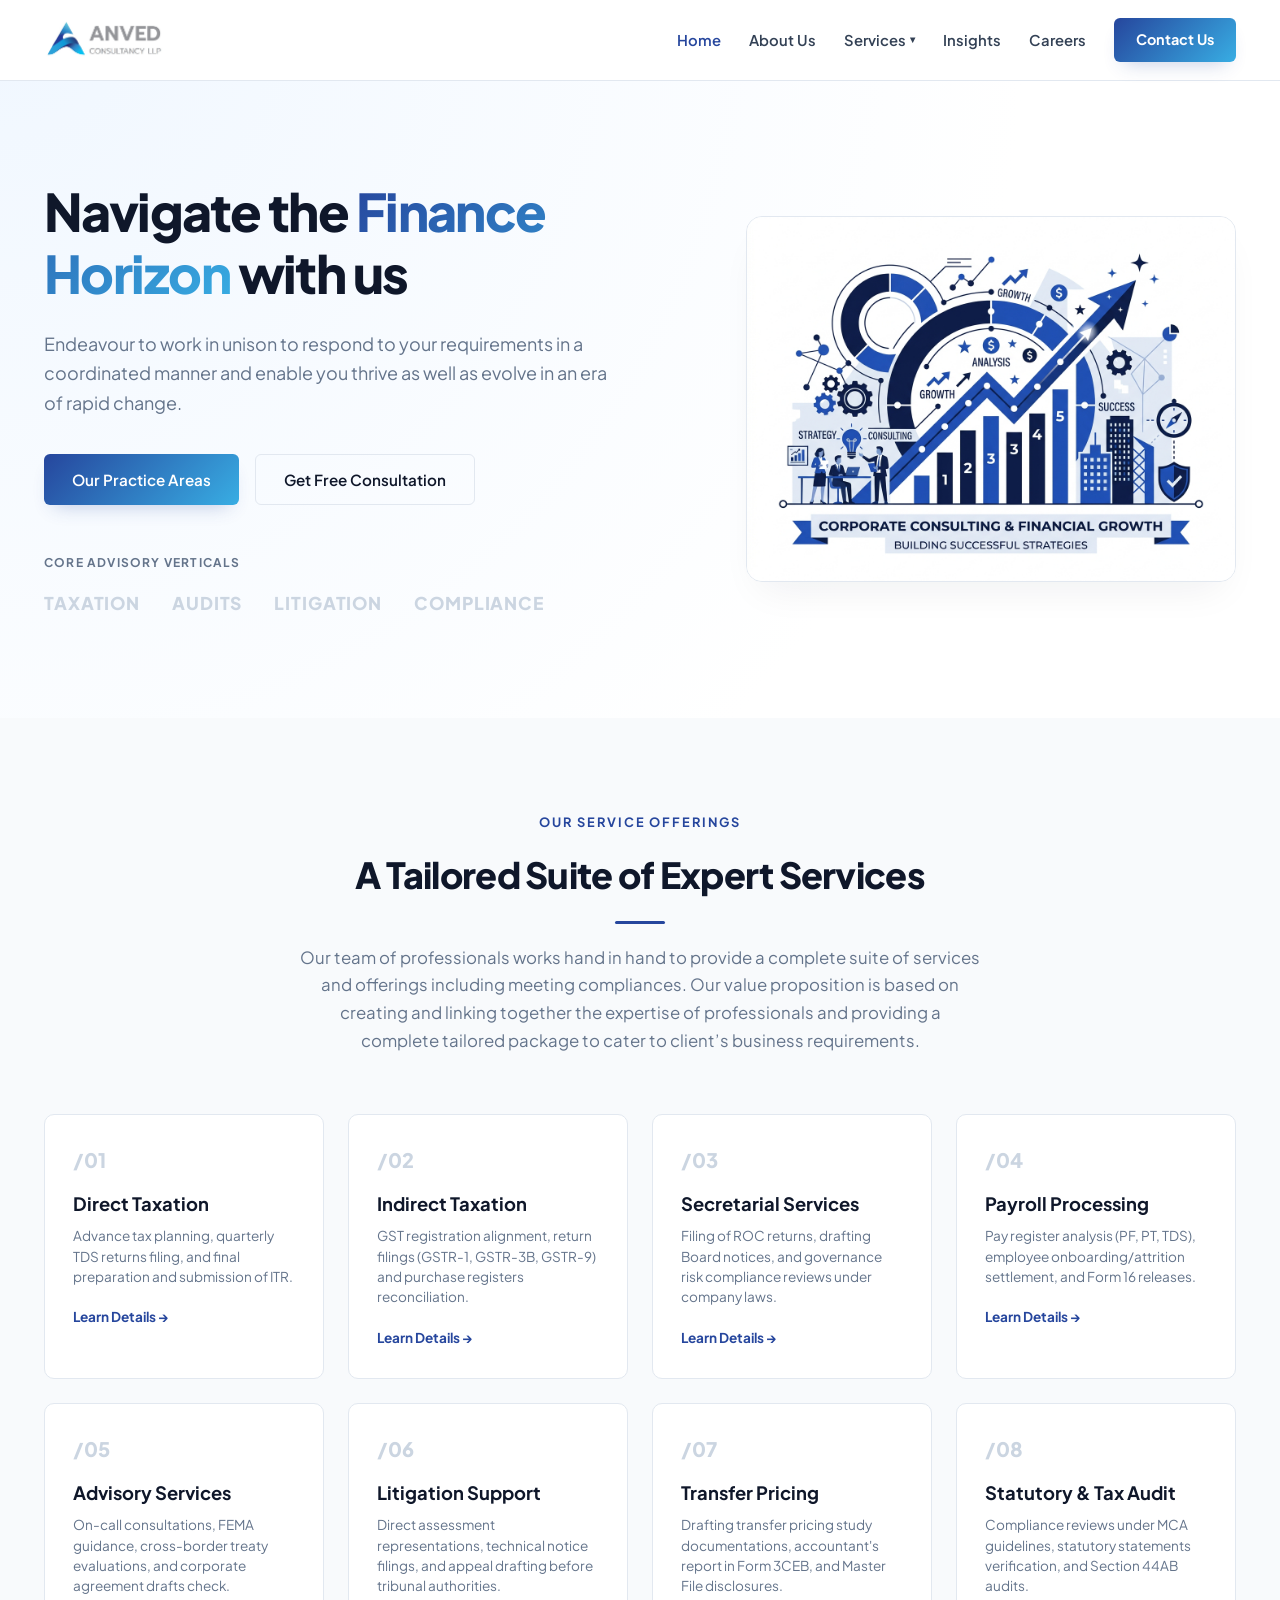
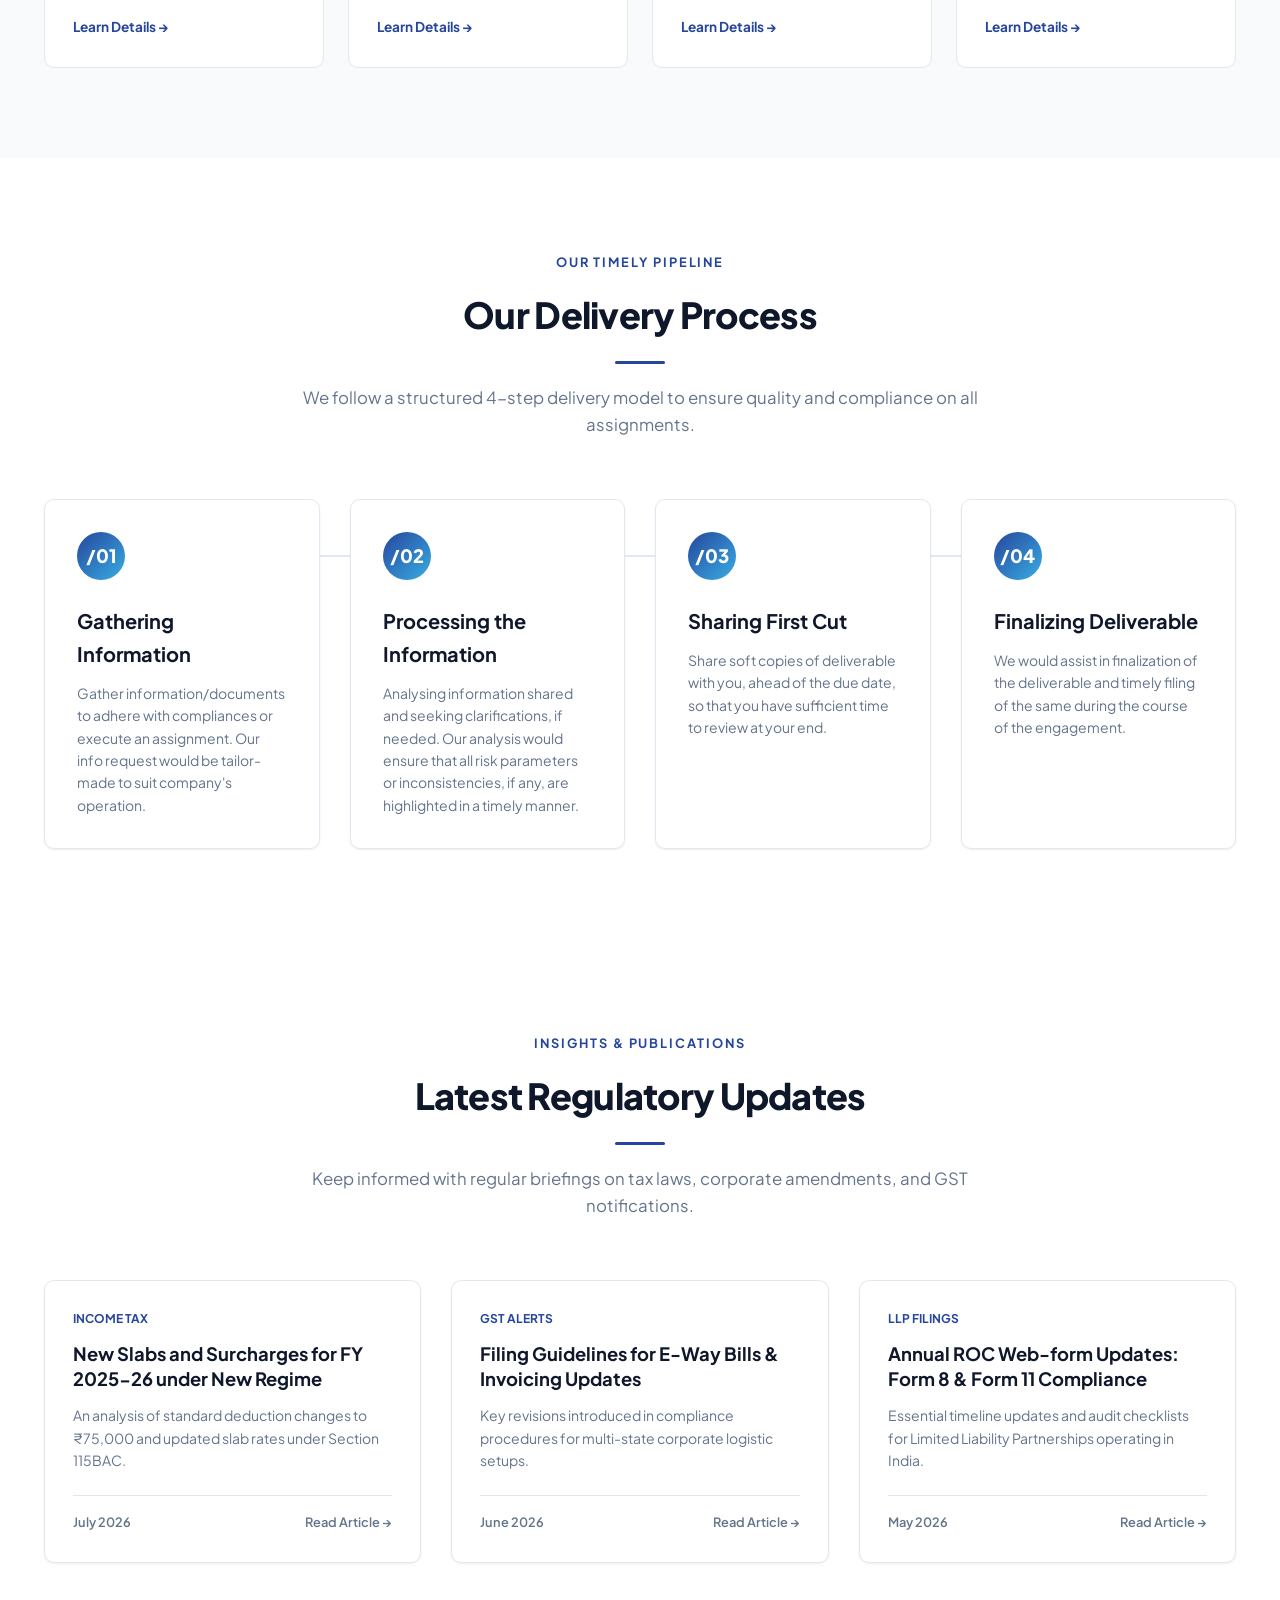
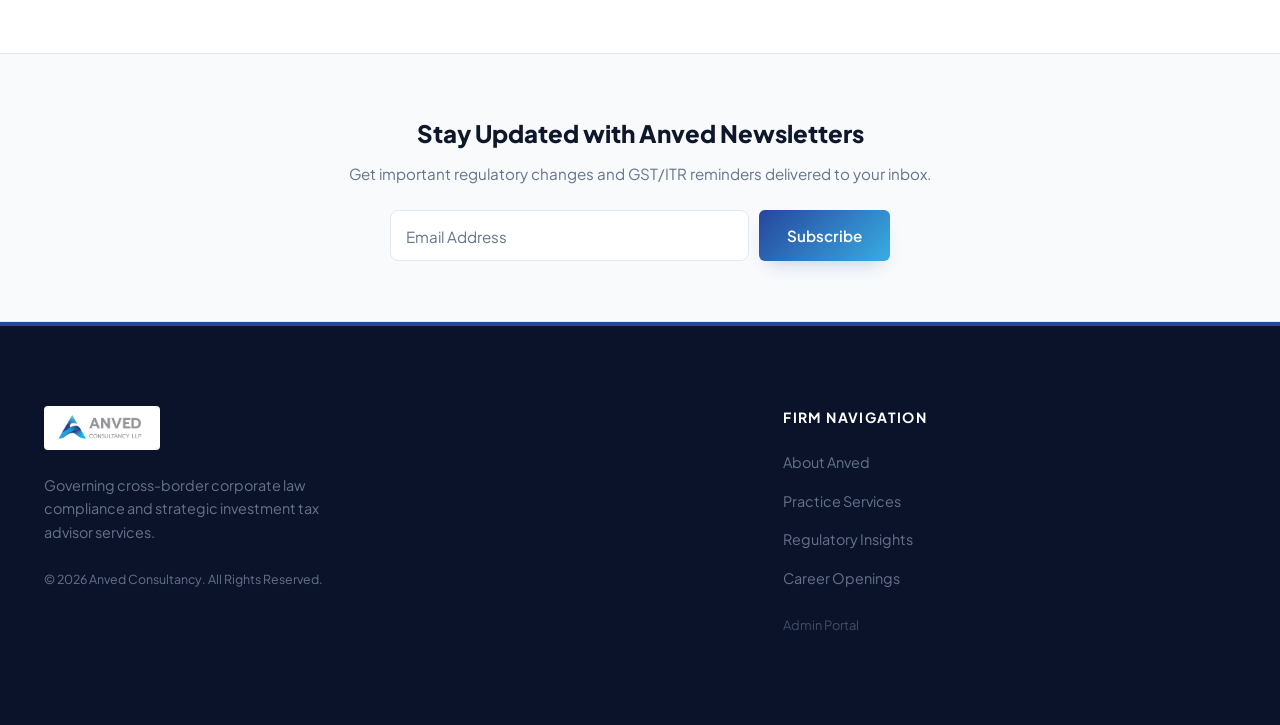
==== commit f40bf70f: "Add files via upload" ====
--- a/index.html
+++ b/index.html
@@ -279,10 +279,7 @@
                 </ul>
             </div>
 
-            <div class="footer-disclaimer">
-                <h4>Legal & Registration Notice</h4>
-                <p class="disclaimer-text">Registered under corporate compliance boards. HQ Flat No. 112, Block A, Sumukha, Kalpavruksha, Kodichikkanahalli Road, Bangalore, India - 560076. Information presented is educational and does not constitute formal advisory until engagement is signed.</p>
-            </div>
+
         </div>
         <button class="back-to-top" id="backToTop" aria-label="Scroll to top">&#8593;</button>
     </footer>
--- a/styles.css
+++ b/styles.css
@@ -1591,7 +1591,7 @@
 
 .footer-grid {
     display: grid;
-    grid-template-columns: 1.1fr 0.8fr 1.1fr;
+    grid-template-columns: 1.5fr 1fr;
     gap: 60px;
     margin-bottom: 48px;
 }
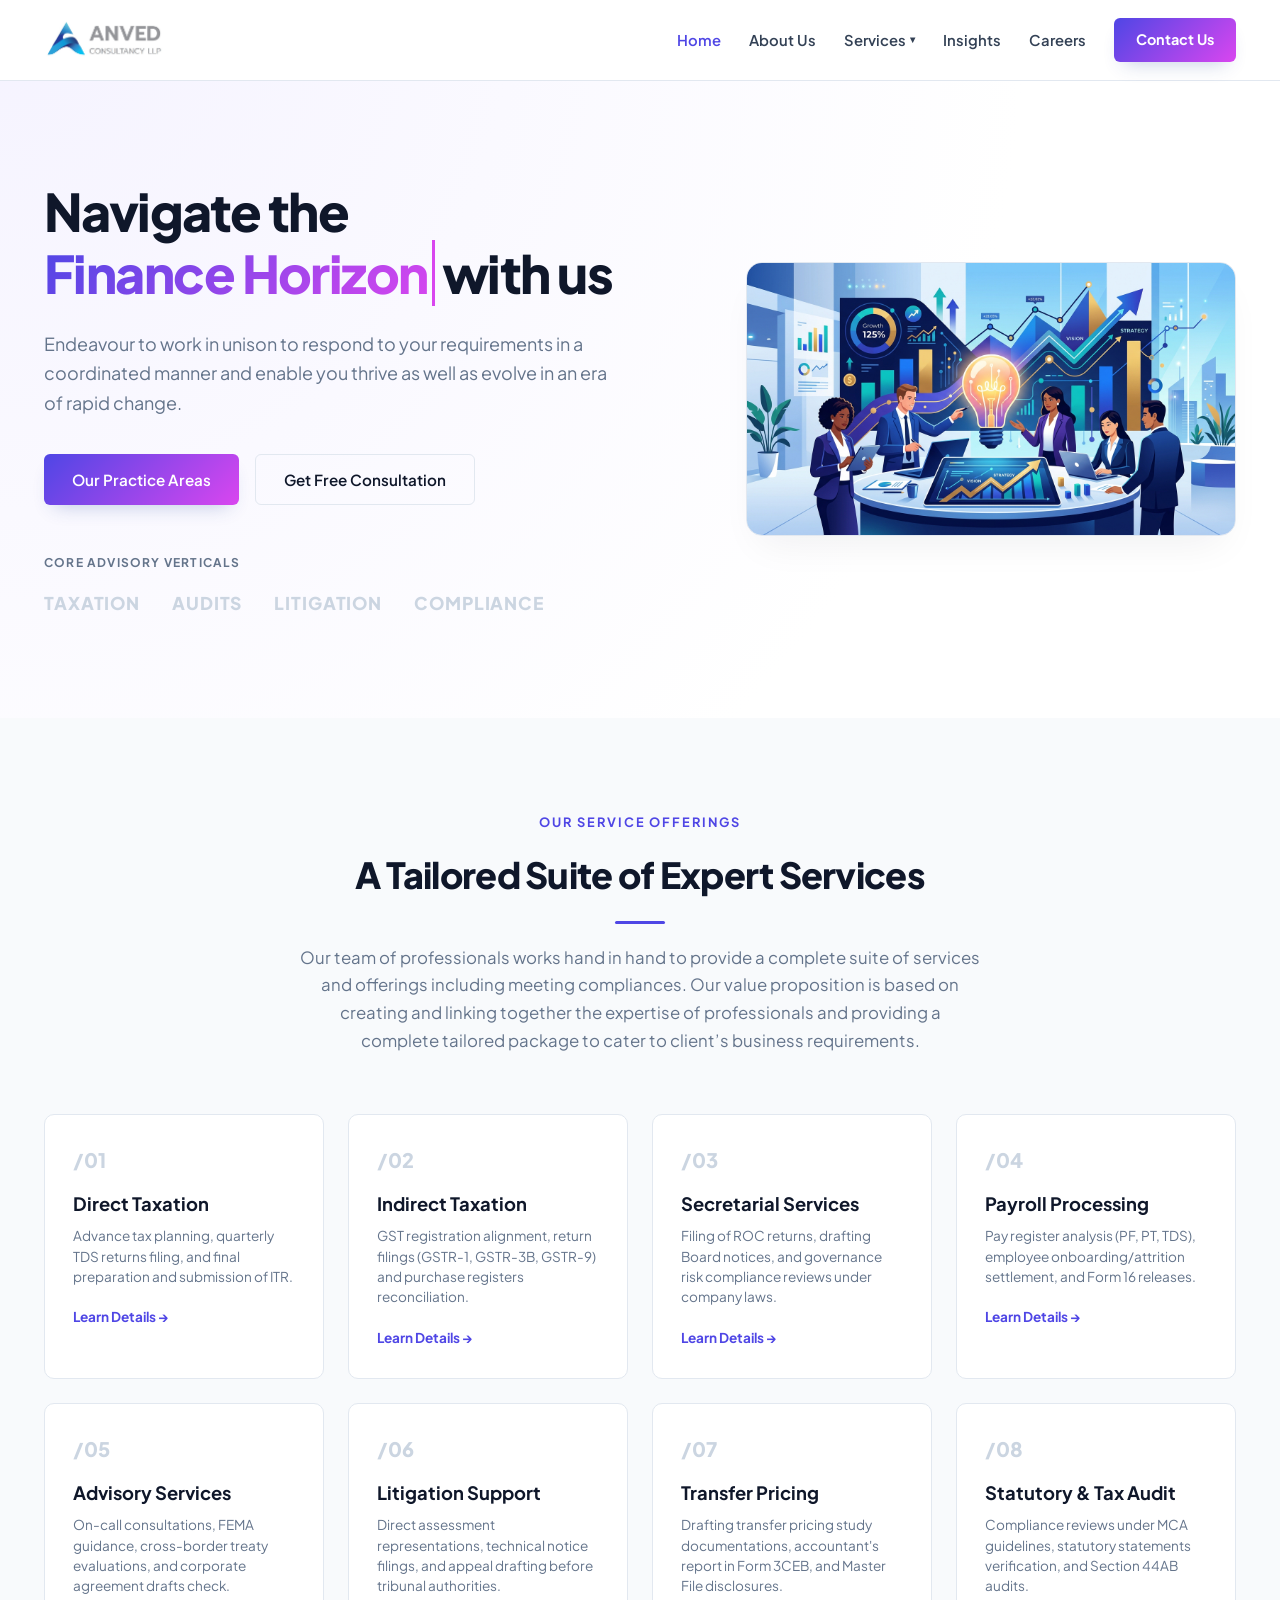
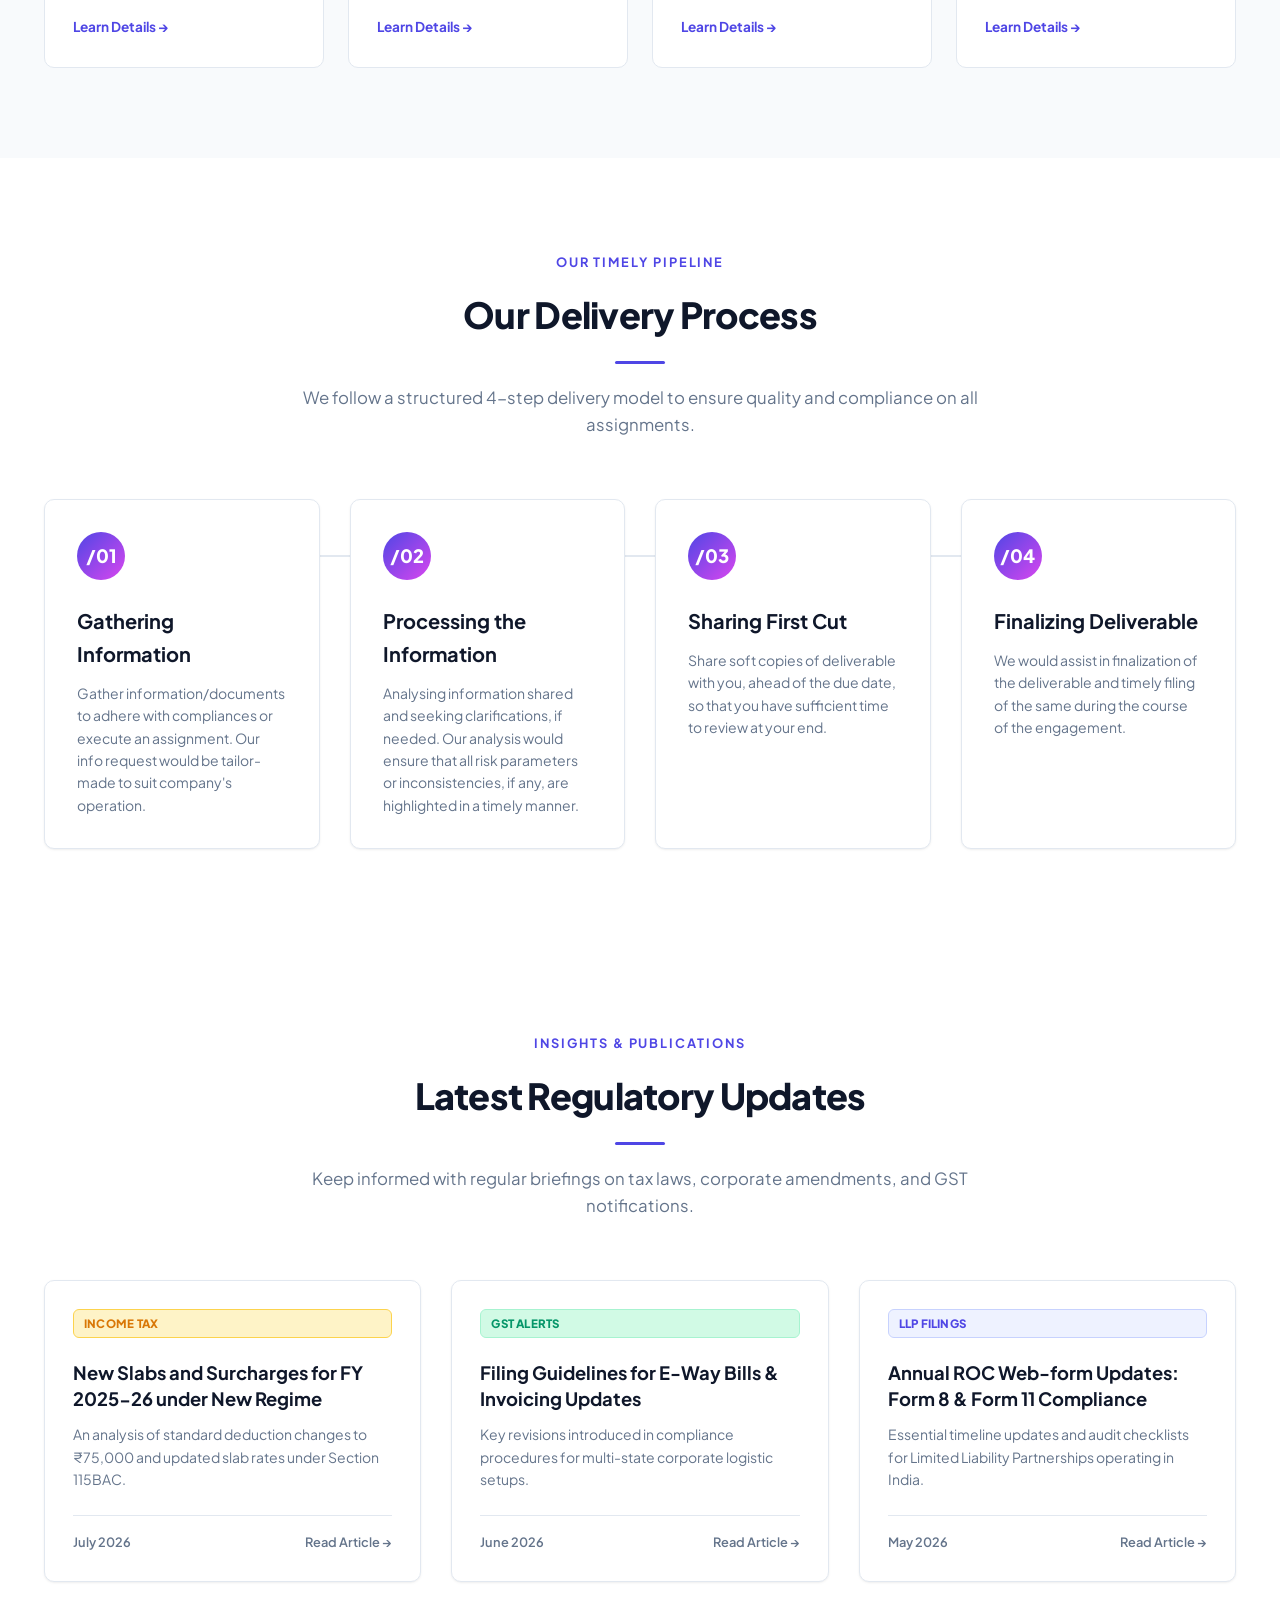
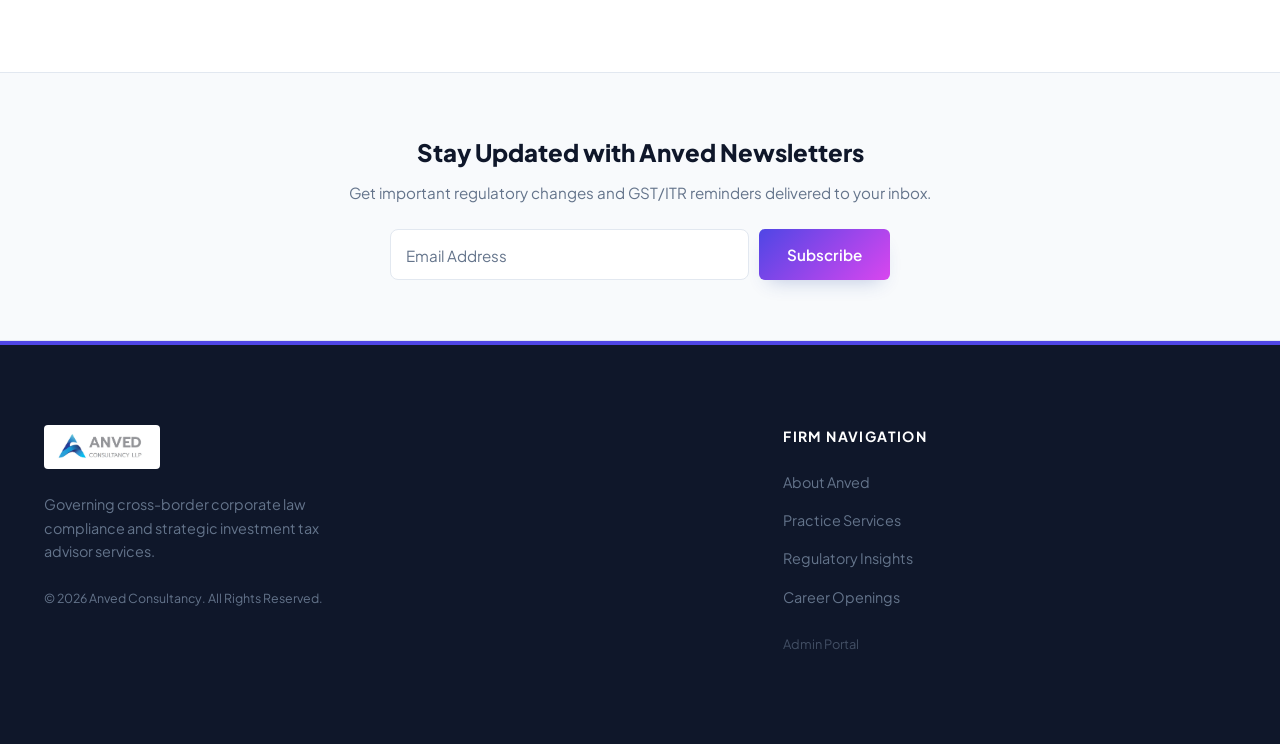
==== commit 361ad413: "Add files via upload" ====
--- a/index.html
+++ b/index.html
@@ -72,7 +72,7 @@
     <section class="hero-slider-section" id="hero">
         <div class="container hero-grid">
             <div class="hero-content">
-                <h1 class="hero-title">Navigate the <span>Finance Horizon</span> with us</h1>
+                <h1 class="hero-title">Navigate the <span id="typing-text" class="typed-cursor">Finance Horizon</span> with us</h1>
                 <p class="hero-desc">Endeavour to work in unison to respond to your requirements in a coordinated manner and enable you thrive as well as evolve in an era of rapid change.</p>
                 <div class="hero-actions">
                     <a href="services.html" class="btn btn-primary">Our Practice Areas</a>
--- a/styles.css
+++ b/styles.css
@@ -8,21 +8,21 @@
 :root {
     --font-primary: 'Plus Jakarta Sans', sans-serif;
     
-    /* Official Brand Colors (Navy & Royal Blue Gradient) */
-    --primary: #26469D;            /* Dark Navy Blue */
-    --primary-hover: #1D357A;
-    --primary-glow: rgba(38, 70, 157, 0.15);
-    
-    --accent: #38ADE3;             /* Bright Royal Blue */
-    --accent-hover: #26469D;
-    --accent-glow: rgba(56, 173, 227, 0.15);
-    --accent-light: #F0F7FF;       /* Light Ice Blue */
+    /* Vibrant Colorful Brand System (Indigo, Purple, Teal & Gold) */
+    --primary: #4F46E5;            /* Rich Indigo */
+    --primary-hover: #4338CA;
+    --primary-glow: rgba(79, 70, 229, 0.15);
+    
+    --accent: #D946EF;             /* Bright Fuchsia/Purple */
+    --accent-hover: #C084FC;
+    --accent-glow: rgba(217, 70, 239, 0.15);
+    --accent-light: #FDF4FF;       /* Soft Light Pink/Fuchsia */
     
     --bg-primary: #FFFFFF;
     --bg-secondary: #F8FAFC;       /* Slate 50 */
-    --bg-dark: #0B132B;            /* Deep Blue-Black */
-    --bg-dark-hover: #1C2541;      /* Slate 800 */
-    --bg-accent-light: #F0F7FF;
+    --bg-dark: #0F172A;            /* Deep Slate 900 */
+    --bg-dark-hover: #1E293B;      /* Slate 800 */
+    --bg-accent-light: #F5F3FF;
     
     --text-primary: #334155;       /* Slate 700 */
     --text-title: #0F172A;         /* Slate 900 */
@@ -163,7 +163,7 @@
 
 .btn-primary:hover {
     transform: translateY(-1px);
-    box-shadow: 0 12px 24px -8px rgba(38, 70, 157, 0.45);
+    box-shadow: 0 12px 24px -8px rgba(79, 70, 229, 0.45);
 }
 
 .btn-secondary {
@@ -2047,3 +2047,40 @@
         flex-direction: column;
     }
 }
+
+/* ==========================================================================
+   TYPING ENGINE, IMAGE FLOATING & HEADER BLUR GLASSMORPHISM
+   ========================================================================== */
+
+/* Typed text cursor blink */
+.typed-cursor {
+    border-right: 3px solid var(--accent);
+    padding-right: 4px;
+    animation: blink-cursor 0.75s step-end infinite;
+    white-space: nowrap;
+}
+@keyframes blink-cursor {
+    from, to { border-color: transparent }
+    50% { border-color: var(--accent); }
+}
+
+/* Floating animation for hero image */
+.hero-card-img {
+    animation: floatImage 6s ease-in-out infinite;
+}
+@keyframes floatImage {
+    0%, 100% { transform: translateY(0); }
+    50% { transform: translateY(-12px); }
+}
+
+/* Glassmorphism Header state on scroll */
+.navbar-header {
+    transition: background 0.3s ease, padding 0.3s ease, box-shadow 0.3s ease !important;
+}
+.navbar-header.scrolled {
+    background: rgba(255, 255, 255, 0.88) !important;
+    backdrop-filter: blur(12px) !important;
+    -webkit-backdrop-filter: blur(12px) !important;
+    box-shadow: var(--shadow-sm) !important;
+    padding: 12px 0 !important;
+}
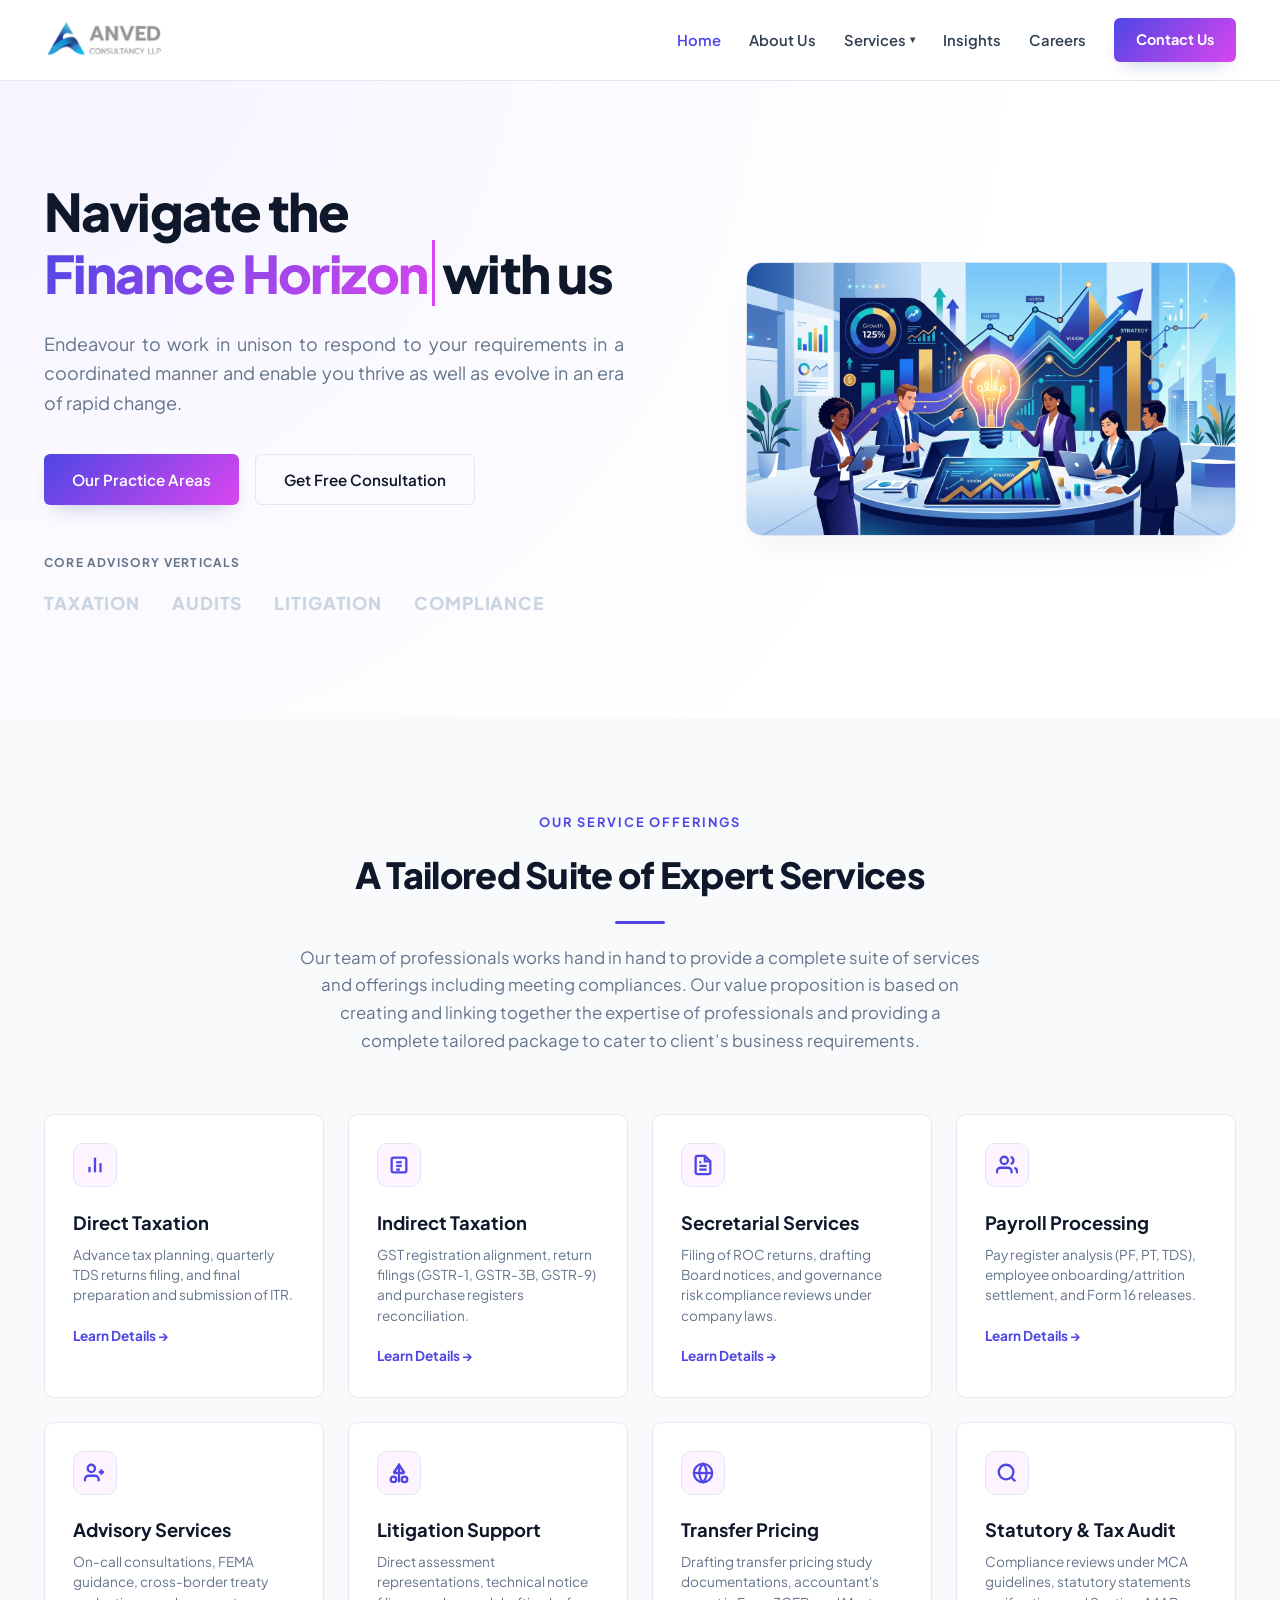
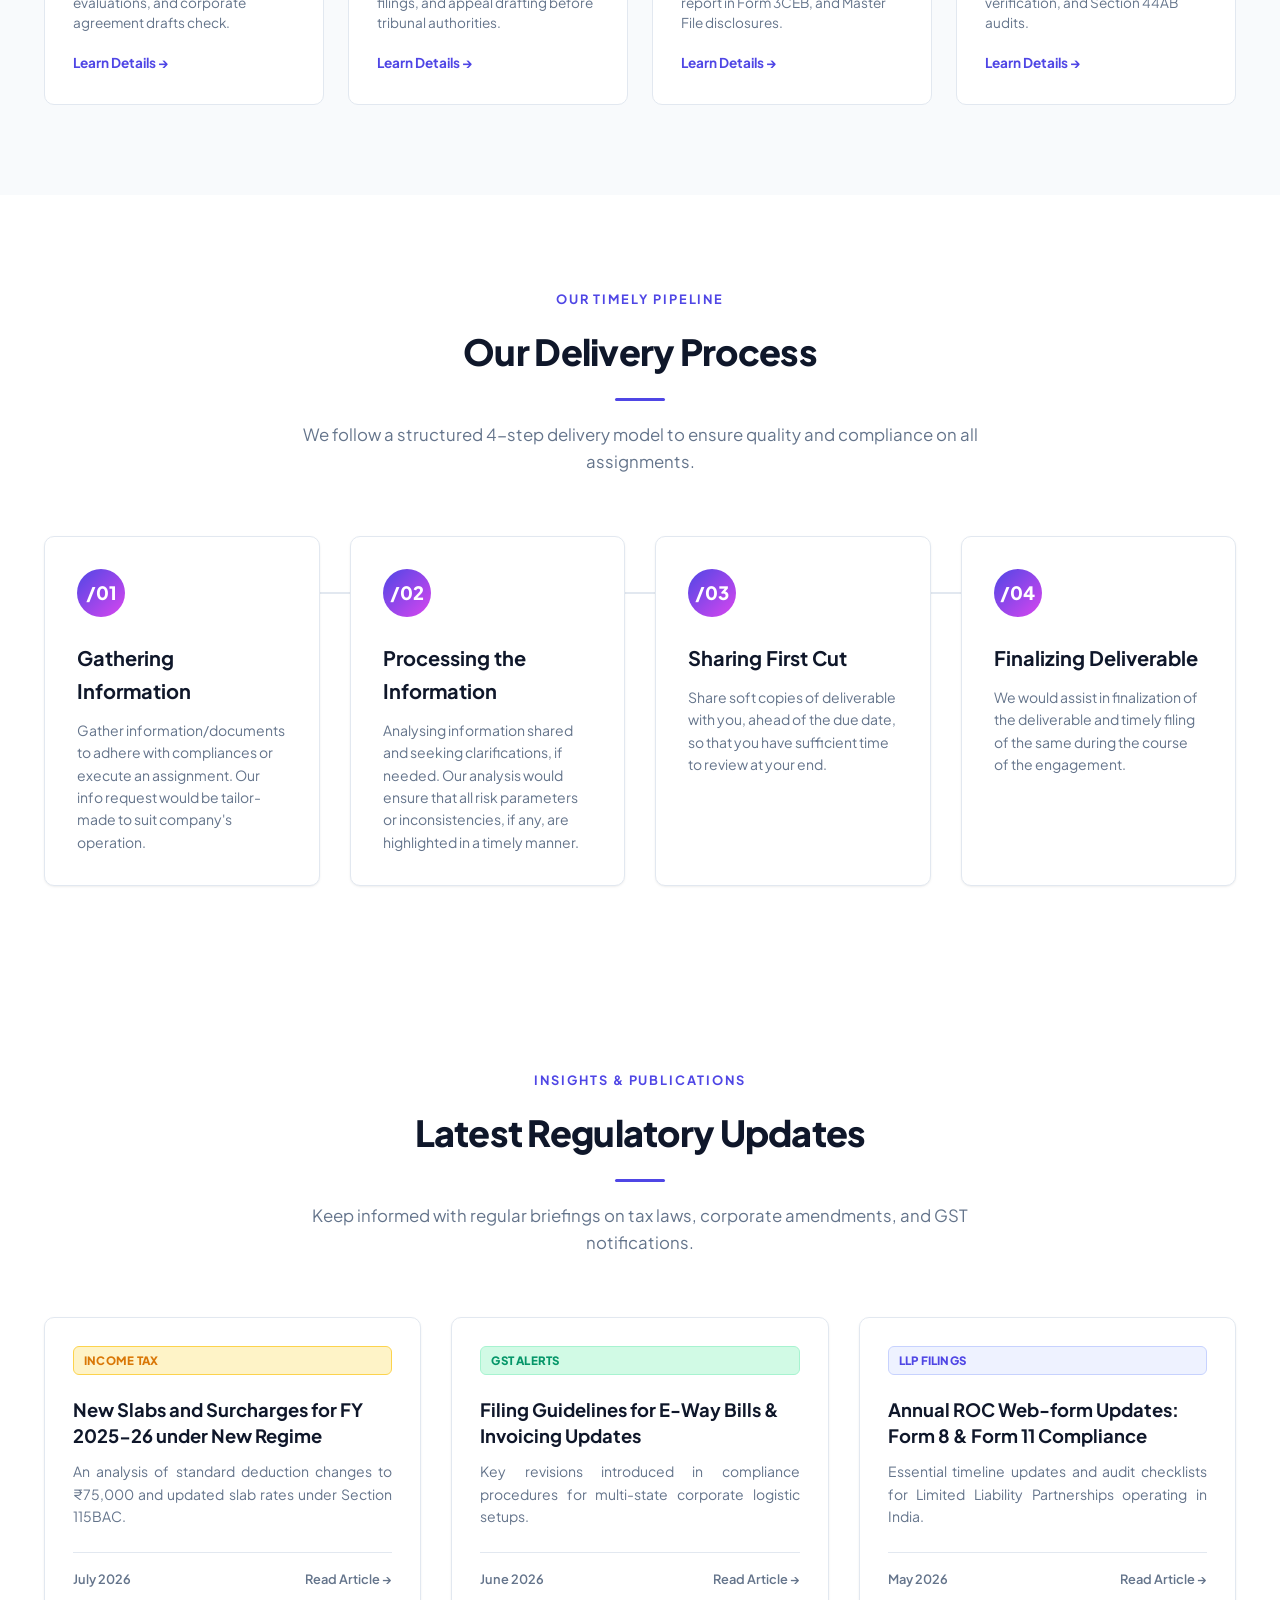
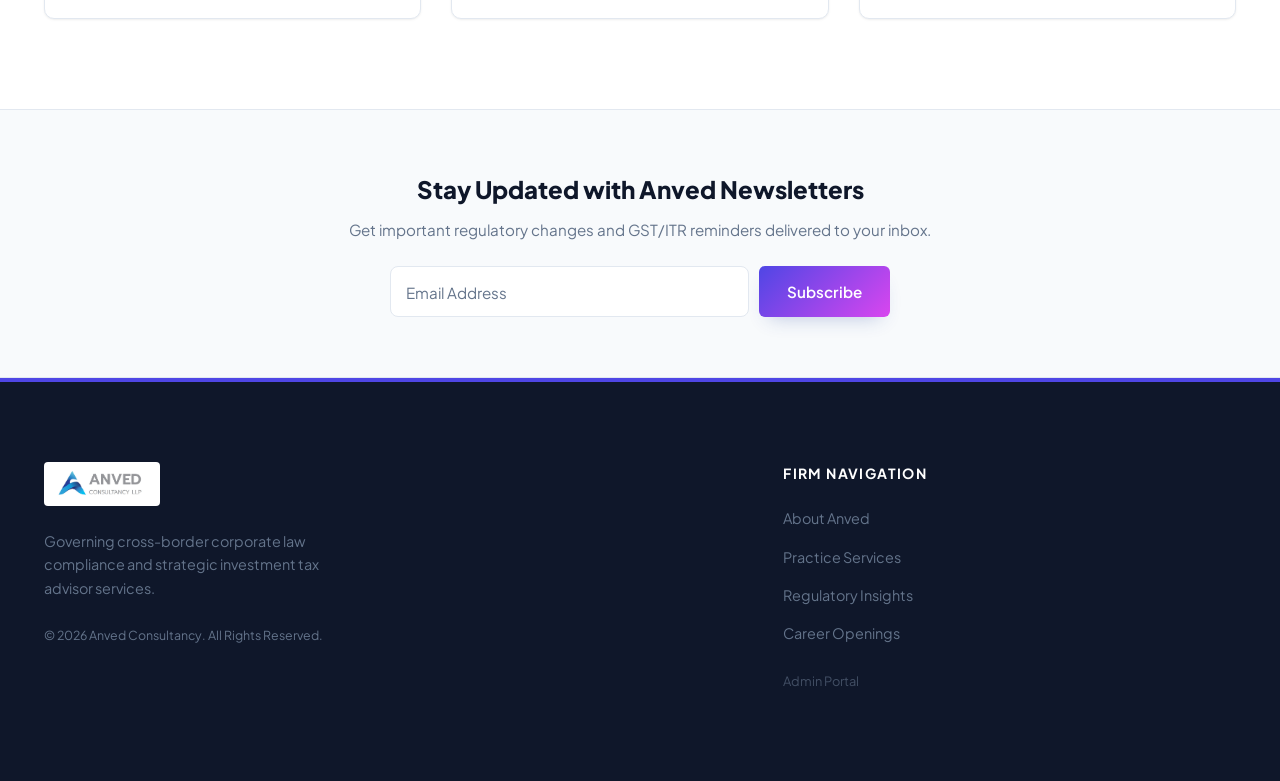
==== commit fabccea8: "Add files via upload" ====
--- a/index.html
+++ b/index.html
@@ -105,7 +105,7 @@
             <div class="home-services-grid">
                 <!-- Service 1: Direct Taxation -->
                 <div class="home-service-item">
-                    <span class="service-num">/01</span>
+                    <svg width="20" height="20" viewBox="0 0 24 24" fill="none" stroke="currentColor" stroke-width="2.5"><line x1="18" y1="20" x2="18" y2="10"></line><line x1="12" y1="20" x2="12" y2="4"></line><line x1="6" y1="20" x2="6" y2="14"></line></svg>
                     <h3>Direct Taxation</h3>
                     <p>Advance tax planning, quarterly TDS returns filing, and final preparation and submission of ITR.</p>
                     <a href="services.html#direct-tax" class="text-blue" style="font-weight: 700; font-size: 0.85rem;">Learn Details &rarr;</a>
@@ -113,7 +113,7 @@
 
                 <!-- Service 2: Indirect Taxation -->
                 <div class="home-service-item">
-                    <span class="service-num">/02</span>
+                    <svg width="20" height="20" viewBox="0 0 24 24" fill="none" stroke="currentColor" stroke-width="2.5"><rect x="4" y="4" width="16" height="16" rx="2" ry="2"></rect><line x1="9" y1="9" x2="15" y2="9"></line><line x1="9" y1="13" x2="15" y2="13"></line><line x1="9" y1="17" x2="13" y2="17"></line></svg>
                     <h3>Indirect Taxation</h3>
                     <p>GST registration alignment, return filings (GSTR-1, GSTR-3B, GSTR-9) and purchase registers reconciliation.</p>
                     <a href="services.html#indirect-tax" class="text-blue" style="font-weight: 700; font-size: 0.85rem;">Learn Details &rarr;</a>
@@ -121,7 +121,7 @@
 
                 <!-- Service 3: Secretarial Services -->
                 <div class="home-service-item">
-                    <span class="service-num">/03</span>
+                    <svg width="20" height="20" viewBox="0 0 24 24" fill="none" stroke="currentColor" stroke-width="2.5"><path d="M14 2H6a2 2 0 0 0-2 2v16a2 2 0 0 0 2 2h12a2 2 0 0 0 2-2V8z"></path><polyline points="14 2 14 8 20 8"></polyline><line x1="16" y1="13" x2="8" y2="13"></line><line x1="16" y1="17" x2="8" y2="17"></line><polyline points="10 9 9 9 8 9"></polyline></svg>
                     <h3>Secretarial Services</h3>
                     <p>Filing of ROC returns, drafting Board notices, and governance risk compliance reviews under company laws.</p>
                     <a href="services.html#secretarial" class="text-blue" style="font-weight: 700; font-size: 0.85rem;">Learn Details &rarr;</a>
@@ -129,7 +129,7 @@
 
                 <!-- Service 4: Payroll Processing -->
                 <div class="home-service-item">
-                    <span class="service-num">/04</span>
+                    <svg width="20" height="20" viewBox="0 0 24 24" fill="none" stroke="currentColor" stroke-width="2.5"><path d="M17 21v-2a4 4 0 0 0-4-4H5a4 4 0 0 0-4 4v2"></path><circle cx="9" cy="7" r="4"></circle><path d="M23 21v-2a4 4 0 0 0-3-3.87"></path><path d="M16 3.13a4 4 0 0 1 0 7.75"></path></svg>
                     <h3>Payroll Processing</h3>
                     <p>Pay register analysis (PF, PT, TDS), employee onboarding/attrition settlement, and Form 16 releases.</p>
                     <a href="services.html#payroll" class="text-blue" style="font-weight: 700; font-size: 0.85rem;">Learn Details &rarr;</a>
@@ -137,7 +137,7 @@
 
                 <!-- Service 5: Advisory Services -->
                 <div class="home-service-item">
-                    <span class="service-num">/05</span>
+                    <svg width="20" height="20" viewBox="0 0 24 24" fill="none" stroke="currentColor" stroke-width="2.5"><path d="M16 21v-2a4 4 0 0 0-4-4H5a4 4 0 0 0-4 4v2"></path><circle cx="8" cy="7" r="4"></circle><line x1="19" y1="8" x2="19" y2="14"></line><line x1="22" y1="11" x2="16" y2="11"></line></svg>
                     <h3>Advisory Services</h3>
                     <p>On-call consultations, FEMA guidance, cross-border treaty evaluations, and corporate agreement drafts check.</p>
                     <a href="services.html#advisory" class="text-blue" style="font-weight: 700; font-size: 0.85rem;">Learn Details &rarr;</a>
@@ -145,7 +145,7 @@
 
                 <!-- Service 6: Litigation Support -->
                 <div class="home-service-item">
-                    <span class="service-num">/06</span>
+                    <svg width="20" height="20" viewBox="0 0 24 24" fill="none" stroke="currentColor" stroke-width="2.5"><circle cx="6" cy="19" r="3"></circle><circle cx="18" cy="19" r="3"></circle><path d="M6 12h12M12 2v20M6 12l6-9 6 9"></path></svg>
                     <h3>Litigation Support</h3>
                     <p>Direct assessment representations, technical notice filings, and appeal drafting before tribunal authorities.</p>
                     <a href="services.html#litigation" class="text-blue" style="font-weight: 700; font-size: 0.85rem;">Learn Details &rarr;</a>
@@ -153,7 +153,7 @@
 
                 <!-- Service 7: Transfer Pricing -->
                 <div class="home-service-item">
-                    <span class="service-num">/07</span>
+                    <svg width="20" height="20" viewBox="0 0 24 24" fill="none" stroke="currentColor" stroke-width="2.5"><circle cx="12" cy="12" r="10"></circle><line x1="2" y1="12" x2="22" y2="12"></line><path d="M12 2a15.3 15.3 0 0 1 4 10 15.3 15.3 0 0 1-4 10 15.3 15.3 0 0 1-4-10 15.3 15.3 0 0 1 4-10z"></path></svg>
                     <h3>Transfer Pricing</h3>
                     <p>Drafting transfer pricing study documentations, accountant's report in Form 3CEB, and Master File disclosures.</p>
                     <a href="services.html#transfer-pricing" class="text-blue" style="font-weight: 700; font-size: 0.85rem;">Learn Details &rarr;</a>
@@ -161,7 +161,7 @@
 
                 <!-- Service 8: Statutory & Tax Audit -->
                 <div class="home-service-item">
-                    <span class="service-num">/08</span>
+                    <svg width="20" height="20" viewBox="0 0 24 24" fill="none" stroke="currentColor" stroke-width="2.5"><circle cx="11" cy="11" r="8"></circle><line x1="21" y1="21" x2="16.65" y2="16.65"></line></svg>
                     <h3>Statutory & Tax Audit</h3>
                     <p>Compliance reviews under MCA guidelines, statutory statements verification, and Section 44AB audits.</p>
                     <a href="services.html#statutory-audit" class="text-blue" style="font-weight: 700; font-size: 0.85rem;">Learn Details &rarr;</a>
--- a/styles.css
+++ b/styles.css
@@ -578,16 +578,23 @@
     line-height: 1.5;
 }
 
-.home-service-item .service-num {
-    font-size: 1.25rem;
-    font-weight: 800;
-    color: var(--border-hover);
-    display: block;
+.home-service-item svg {
+    color: var(--primary);
+    background-color: var(--accent-light);
+    padding: 10px;
+    border-radius: var(--border-radius-md);
+    width: 44px;
+    height: 44px;
     margin-bottom: 16px;
-}
-
-.home-service-item:hover .service-num {
-    color: var(--accent);
+    display: inline-block;
+    transition: all 0.3s ease;
+    border: 1px solid var(--border-color);
+}
+
+.home-service-item:hover svg {
+    background: linear-gradient(135deg, var(--primary) 0%, var(--accent) 100%);
+    color: white;
+    border-color: transparent;
 }
 
 /* Delivery Process flowchart */
@@ -965,19 +972,35 @@
 }
 
 .services-tab-btn {
+    display: flex;
+    align-items: center;
+    gap: 12px;
     text-align: left;
-    padding: 12px 18px;
+    padding: 14px 20px;
     font-weight: 700;
     font-size: 0.875rem;
     color: var(--text-muted);
-    border-radius: var(--border-radius-sm);
+    border-radius: var(--border-radius-md);
     cursor: pointer;
     transition: var(--transition-fast);
+    background: transparent;
+    border: none;
+    width: 100%;
+}
+
+.services-tab-btn svg {
+    color: var(--primary);
+    transition: var(--transition-fast);
+    flex-shrink: 0;
+}
+
+.services-tab-btn.active svg {
+    color: white;
 }
 
 .services-tab-btn:hover {
     color: var(--primary);
-    background-color: rgba(255, 255, 255, 0.5);
+    background-color: rgba(255, 255, 255, 0.6);
 }
 
 .services-tab-btn.active {
@@ -1057,6 +1080,11 @@
     color: var(--text-muted);
     margin: 0;
     line-height: 1.5;
+    text-align: justify;
+}
+
+.services-tab-panel p {
+    text-align: justify;
 }
 
 /* ==========================================================================
@@ -2084,3 +2112,52 @@
     box-shadow: var(--shadow-sm) !important;
     padding: 12px 0 !important;
 }
+
+@media (max-width: 768px) {
+    .partner-profile-card-large {
+        flex-direction: column !important;
+        text-align: center;
+        padding: 24px !important;
+    }
+
+    /* Horizontal scroll bar for subpages services navigation on small viewports */
+    .services-tab-nav {
+        flex-direction: row !important;
+        overflow-x: auto;
+        white-space: nowrap;
+        padding: 12px !important;
+        -webkit-overflow-scrolling: touch;
+        gap: 12px !important;
+    }
+    
+    .services-tab-btn {
+        width: auto !important;
+        flex-shrink: 0;
+        padding: 10px 16px !important;
+    }
+    
+    .services-tab-nav::-webkit-scrollbar {
+        height: 6px;
+    }
+    .services-tab-nav::-webkit-scrollbar-thumb {
+        background-color: var(--border-hover);
+        border-radius: 3px;
+    }
+}
+
+/* ==========================================================================
+   GLOBAL CONTENT PARAGRAPH JUSTIFICATION
+   ========================================================================== */
+.hero-desc,
+.about-intro-content p,
+.firm-philosophy p,
+.partner-profile-card-large p,
+.value-card p,
+.insight-card p,
+.job-card p,
+.careers-form-card p,
+.contact-grid p,
+.services-tab-panel p,
+.services-sublist-item p {
+    text-align: justify;
+}
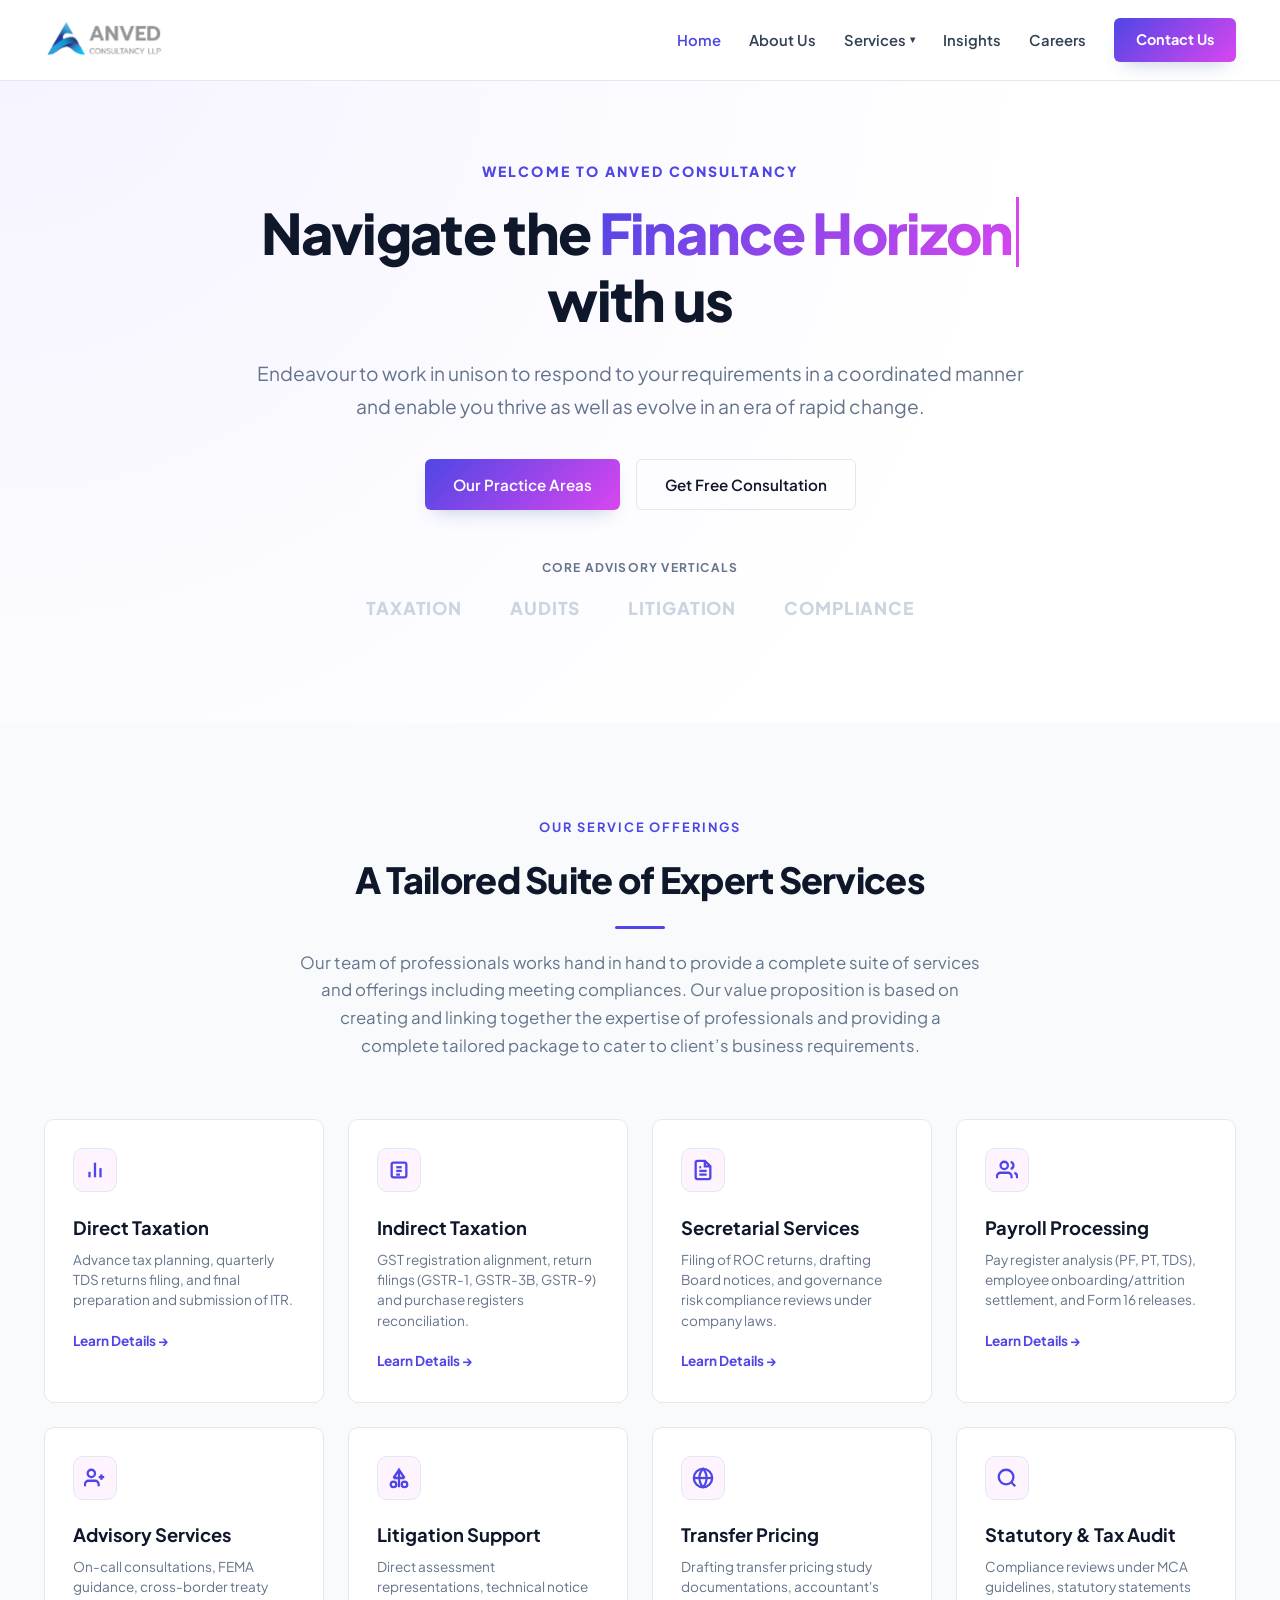
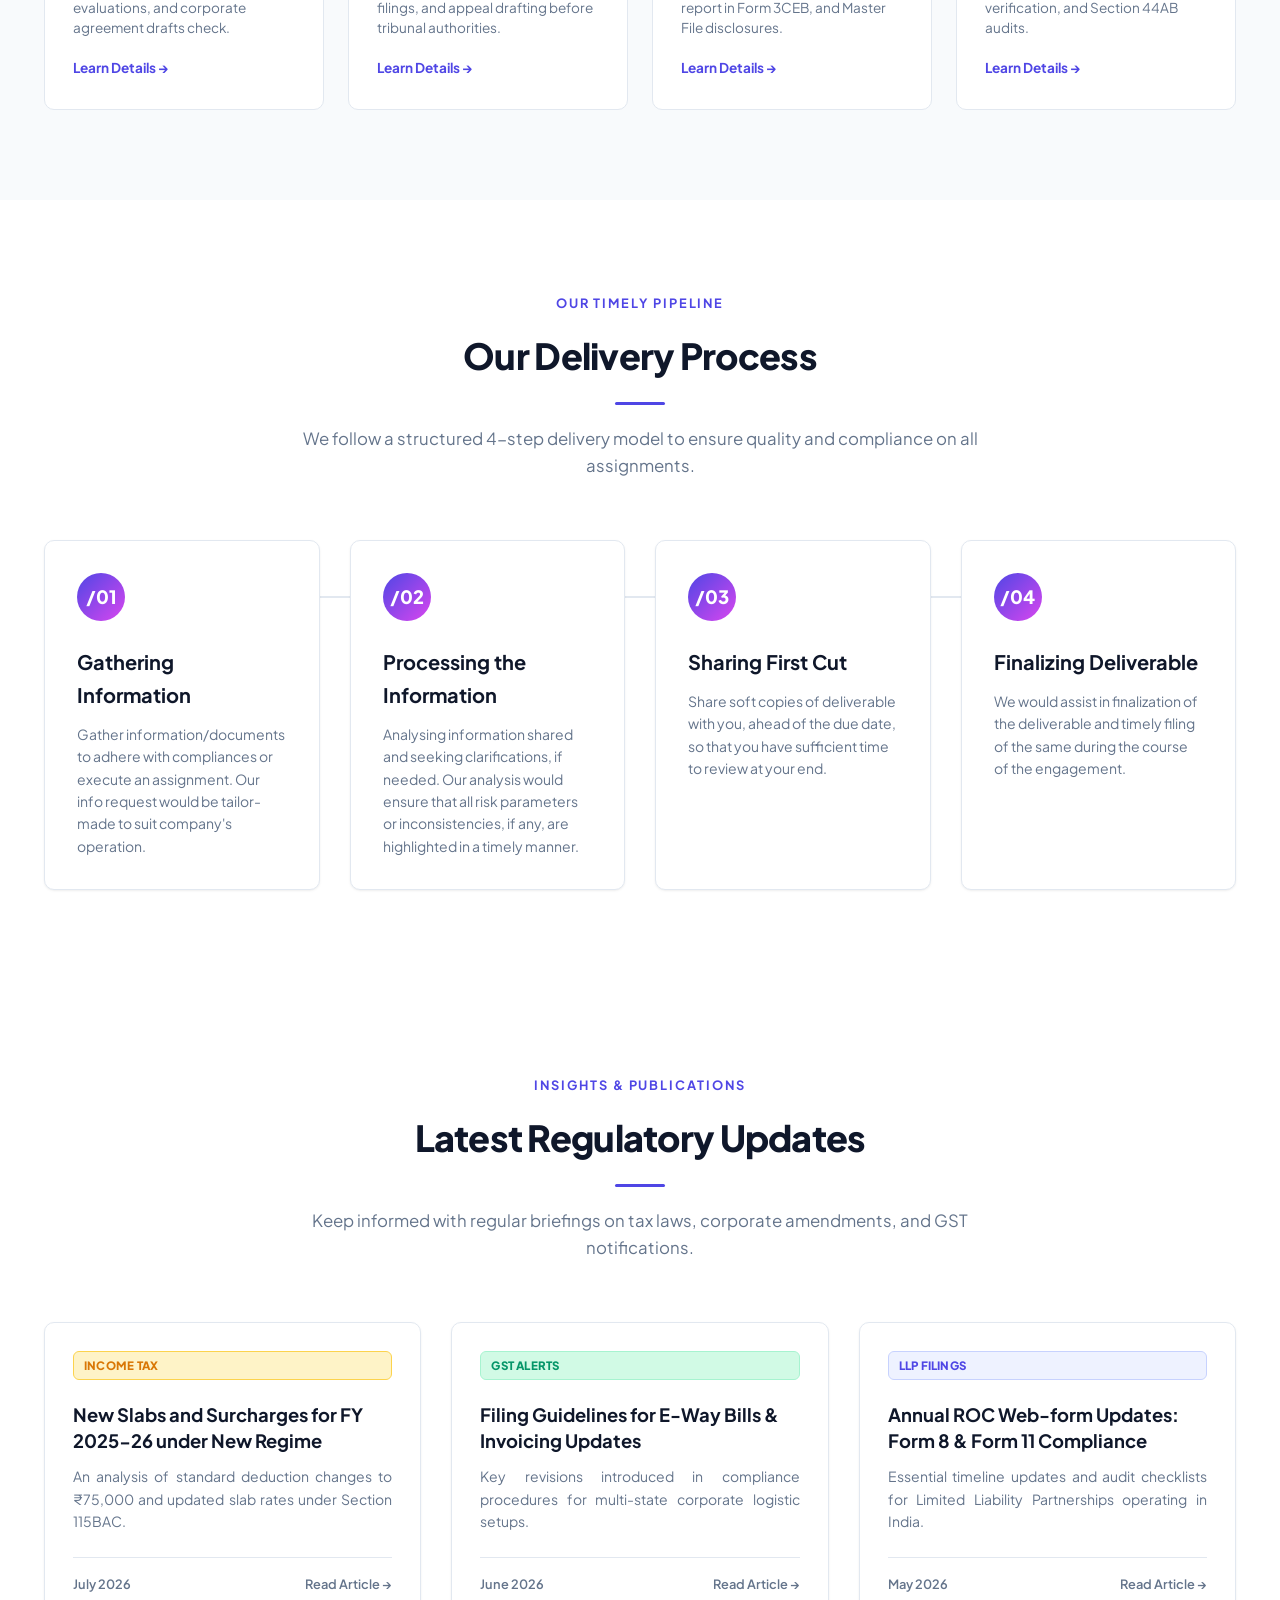
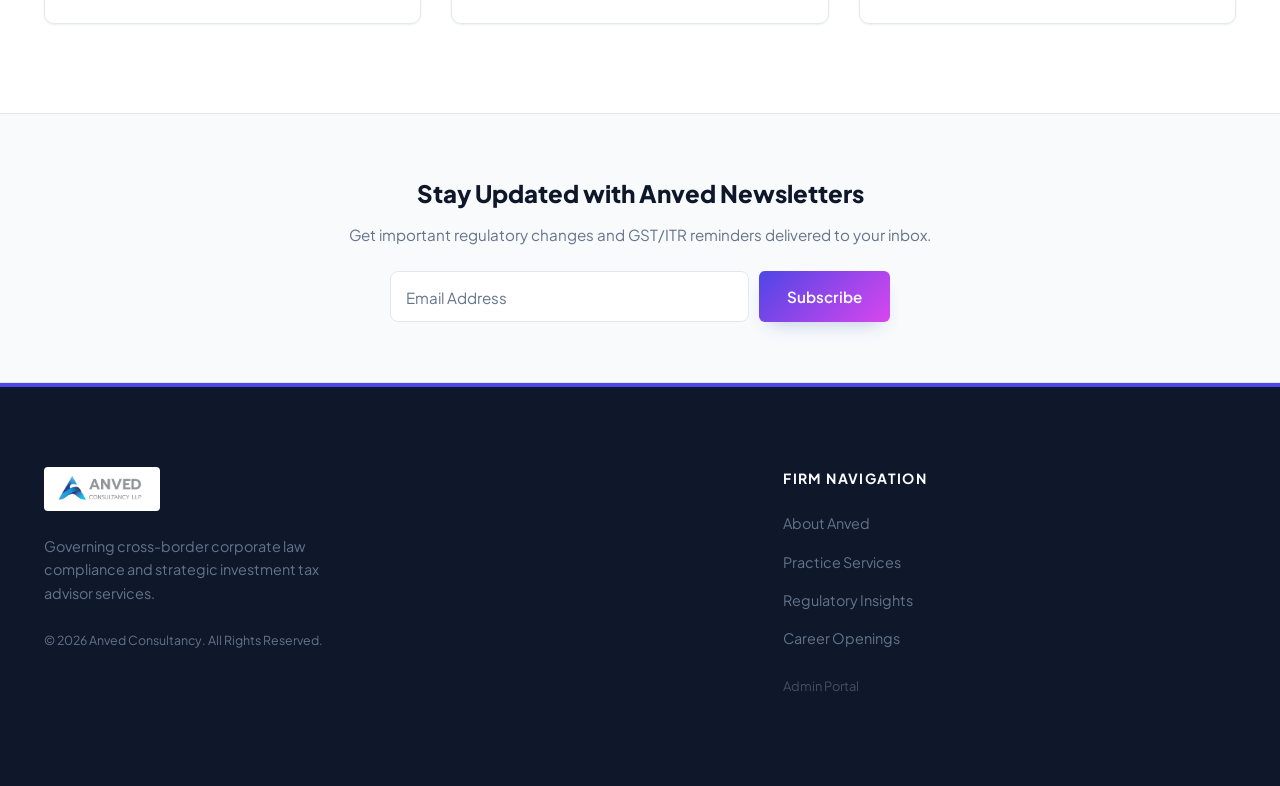
==== commit 29b07e44: "Add files via upload" ====
--- a/index.html
+++ b/index.html
@@ -69,25 +69,23 @@
     </header>
 
     <!-- Hero Section -->
-    <section class="hero-slider-section" id="hero">
-        <div class="container hero-grid">
-            <div class="hero-content">
-                <h1 class="hero-title">Navigate the <span id="typing-text" class="typed-cursor">Finance Horizon</span> with us</h1>
-                <p class="hero-desc">Endeavour to work in unison to respond to your requirements in a coordinated manner and enable you thrive as well as evolve in an era of rapid change.</p>
-                <div class="hero-actions">
+    <section class="hero-slider-section" style="padding: 160px 0 100px 0;">
+        <div class="container" style="max-width: 900px; text-align: center; margin: 0 auto;">
+            <div class="hero-content" style="margin: 0 auto;">
+                <span class="hero-subtitle">WELCOME TO ANVED CONSULTANCY</span>
+                <h1 class="hero-title" style="font-size: 3.5rem; margin-bottom: 24px; line-height: 1.2;">Navigate the <span id="typing-text" class="typed-cursor">Finance Horizon</span> with us</h1>
+                <p class="hero-desc" style="margin-left: auto; margin-right: auto; font-size: 1.2rem; line-height: 1.7; max-width: 780px; text-align: center;">Endeavour to work in unison to respond to your requirements in a coordinated manner and enable you thrive as well as evolve in an era of rapid change.</p>
+                <div class="hero-actions" style="justify-content: center; gap: 16px; margin-bottom: 48px;">
                     <a href="services.html" class="btn btn-primary">Our Practice Areas</a>
                     <a href="contact.html" class="btn btn-secondary">Get Free Consultation</a>
                 </div>
-                <div class="hero-brands-intro">Core Advisory Verticals</div>
-                <div class="hero-brands">
+                <div class="hero-brands-intro" style="text-align: center;">Core Advisory Verticals</div>
+                <div class="hero-brands" style="justify-content: center; gap: 48px; flex-wrap: wrap;">
                     <div class="brand-logo-item">TAXATION</div>
                     <div class="brand-logo-item">AUDITS</div>
                     <div class="brand-logo-item">LITIGATION</div>
                     <div class="brand-logo-item">COMPLIANCE</div>
                 </div>
-            </div>
-            <div class="hero-visual-wrapper">
-                <img src="assets/hero-illustration.jpg" alt="Anved Consultancy Advisors" class="hero-card-img">
             </div>
         </div>
     </section>
--- a/styles.css
+++ b/styles.css
@@ -1784,20 +1784,32 @@
         display: flex;
     }
     
+    .navbar-container {
+        height: 70px !important;
+    }
+    
+    .navbar-header.scrolled .navbar-container {
+        height: 70px !important;
+    }
+
     .nav-menu {
         position: fixed;
-        top: 80px;
+        top: 70px;
         left: -100%;
         width: 100%;
-        height: calc(100vh - 80px);
-        background-color: var(--bg-primary);
+        height: calc(100vh - 70px);
+        background-color: rgba(255, 255, 255, 0.98);
+        backdrop-filter: blur(16px);
+        -webkit-backdrop-filter: blur(16px);
         flex-direction: column;
-        padding: 40px;
-        gap: 24px;
+        padding: 30px 40px;
+        gap: 20px;
         transition: var(--transition-normal);
         border-top: 1px solid var(--border-color);
         overflow-y: auto;
-        align-items: stretch;
+        align-items: center;
+        text-align: center;
+        z-index: 999;
     }
     
     .nav-menu.active {
@@ -1806,16 +1818,17 @@
     
     .nav-item {
         flex-direction: column;
-        align-items: flex-start;
+        align-items: center;
         width: 100%;
     }
     
     .nav-link {
         width: 100%;
-        justify-content: space-between;
-        padding: 12px 0;
-        font-size: 1.05rem;
-        border-bottom: 1px solid var(--bg-secondary);
+        justify-content: center;
+        padding: 10px 0;
+        font-size: 1.15rem;
+        font-weight: 700;
+        color: var(--text-title);
     }
     
     .dropdown-menu {
@@ -1824,10 +1837,19 @@
         width: 100%;
         box-shadow: none;
         border: none;
-        padding: 0 0 0 16px;
+        padding: 8px 0;
         display: none;
         opacity: 1;
         visibility: visible;
+        background-color: var(--bg-secondary);
+        border-radius: var(--border-radius-md);
+        margin-top: 4px;
+        text-align: center;
+    }
+    
+    .dropdown-menu a {
+        padding: 8px 12px;
+        font-size: 0.9rem;
     }
     
     .nav-item:hover .dropdown-menu {
@@ -1836,6 +1858,21 @@
     
     .nav-item.open .dropdown-menu {
         display: block;
+    }
+
+    .nav-menu .nav-btn {
+        width: 100%;
+        text-align: center;
+        justify-content: center;
+        margin-top: 12px;
+        padding: 12px;
+        border-radius: var(--border-radius-md);
+        background: var(--gradient-primary);
+        color: white;
+        font-weight: 700;
+        font-size: 1rem;
+        display: inline-flex;
+        box-shadow: 0 4px 12px rgba(79, 70, 229, 0.2);
     }
     
     .menu-toggle.active .bar:nth-child(1) {
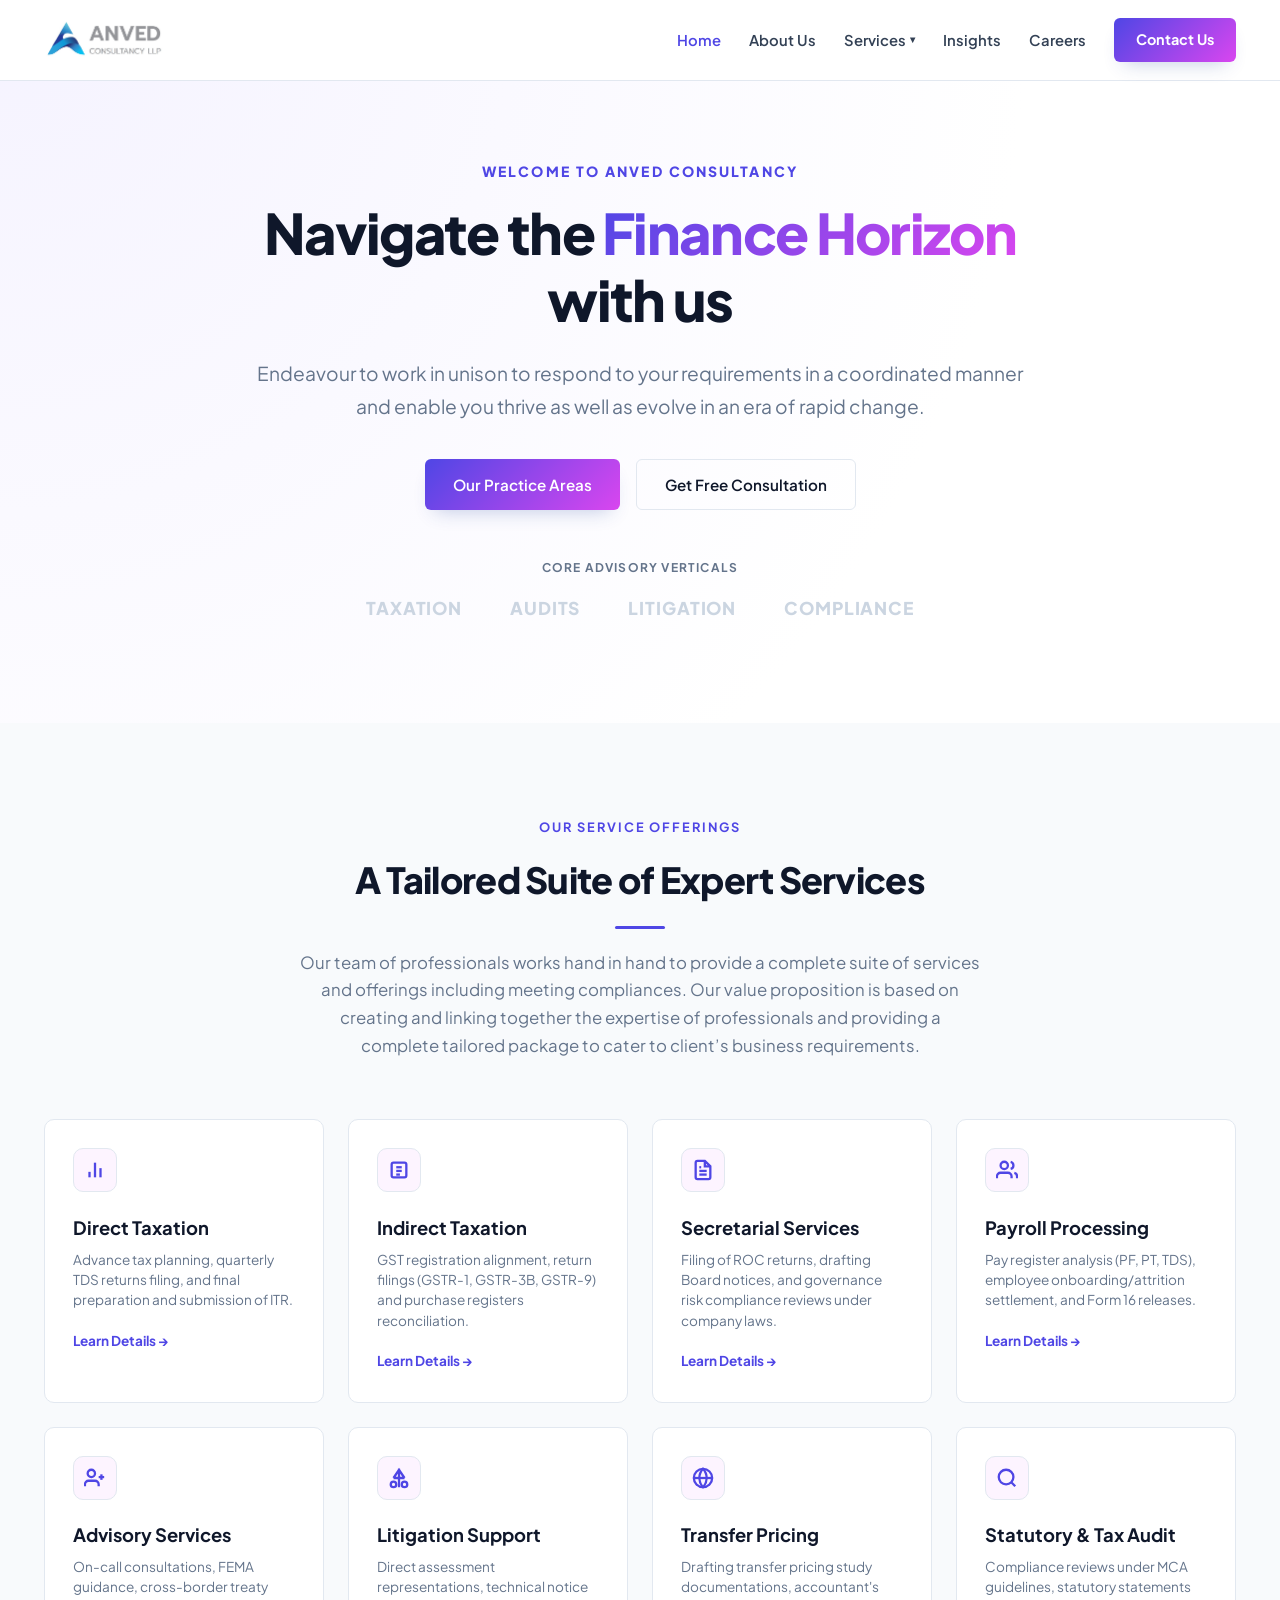
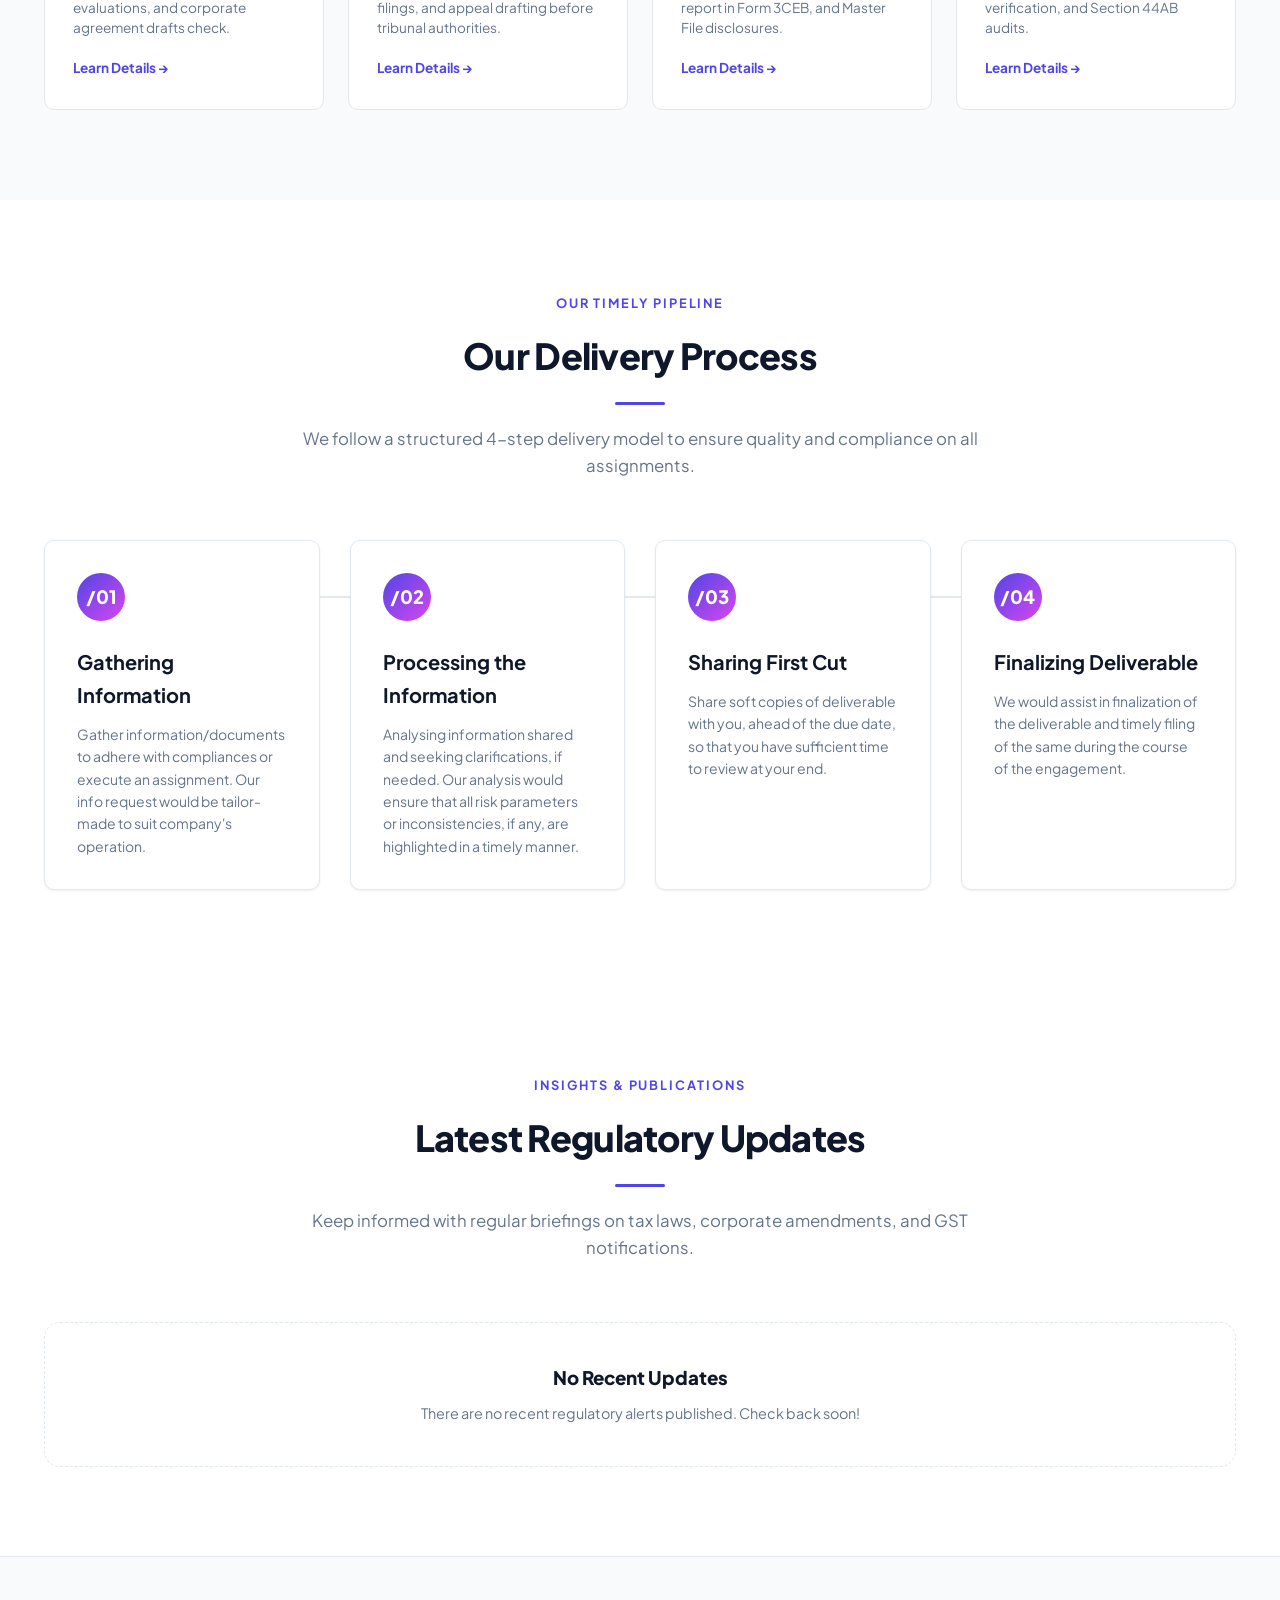
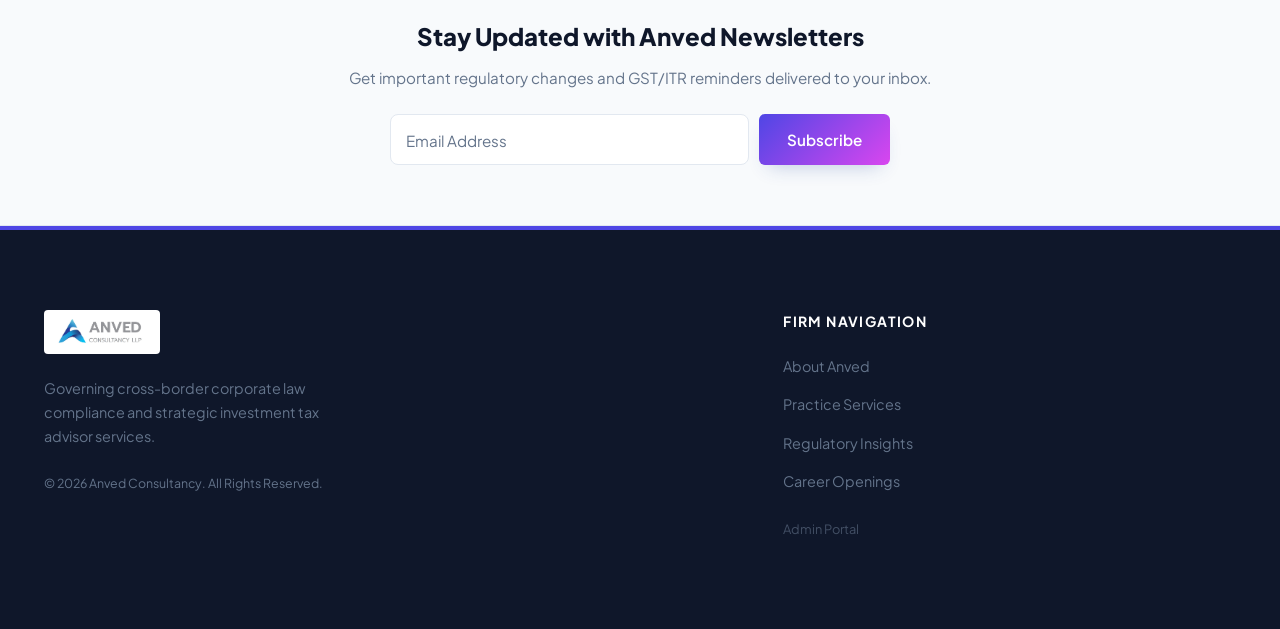
==== commit b14c6755: "Add files via upload" ====
--- a/index.html
+++ b/index.html
@@ -73,7 +73,7 @@
         <div class="container" style="max-width: 900px; text-align: center; margin: 0 auto;">
             <div class="hero-content" style="margin: 0 auto;">
                 <span class="hero-subtitle">WELCOME TO ANVED CONSULTANCY</span>
-                <h1 class="hero-title" style="font-size: 3.5rem; margin-bottom: 24px; line-height: 1.2;">Navigate the <span id="typing-text" class="typed-cursor">Finance Horizon</span> with us</h1>
+                <h1 class="hero-title" style="font-size: 3.5rem; margin-bottom: 24px; line-height: 1.2;">Navigate the <span style="background: linear-gradient(135deg, var(--primary) 0%, var(--accent) 100%); -webkit-background-clip: text; -webkit-text-fill-color: transparent;">Finance Horizon</span> with us</h1>
                 <p class="hero-desc" style="margin-left: auto; margin-right: auto; font-size: 1.2rem; line-height: 1.7; max-width: 780px; text-align: center;">Endeavour to work in unison to respond to your requirements in a coordinated manner and enable you thrive as well as evolve in an era of rapid change.</p>
                 <div class="hero-actions" style="justify-content: center; gap: 16px; margin-bottom: 48px;">
                     <a href="services.html" class="btn btn-primary">Our Practice Areas</a>
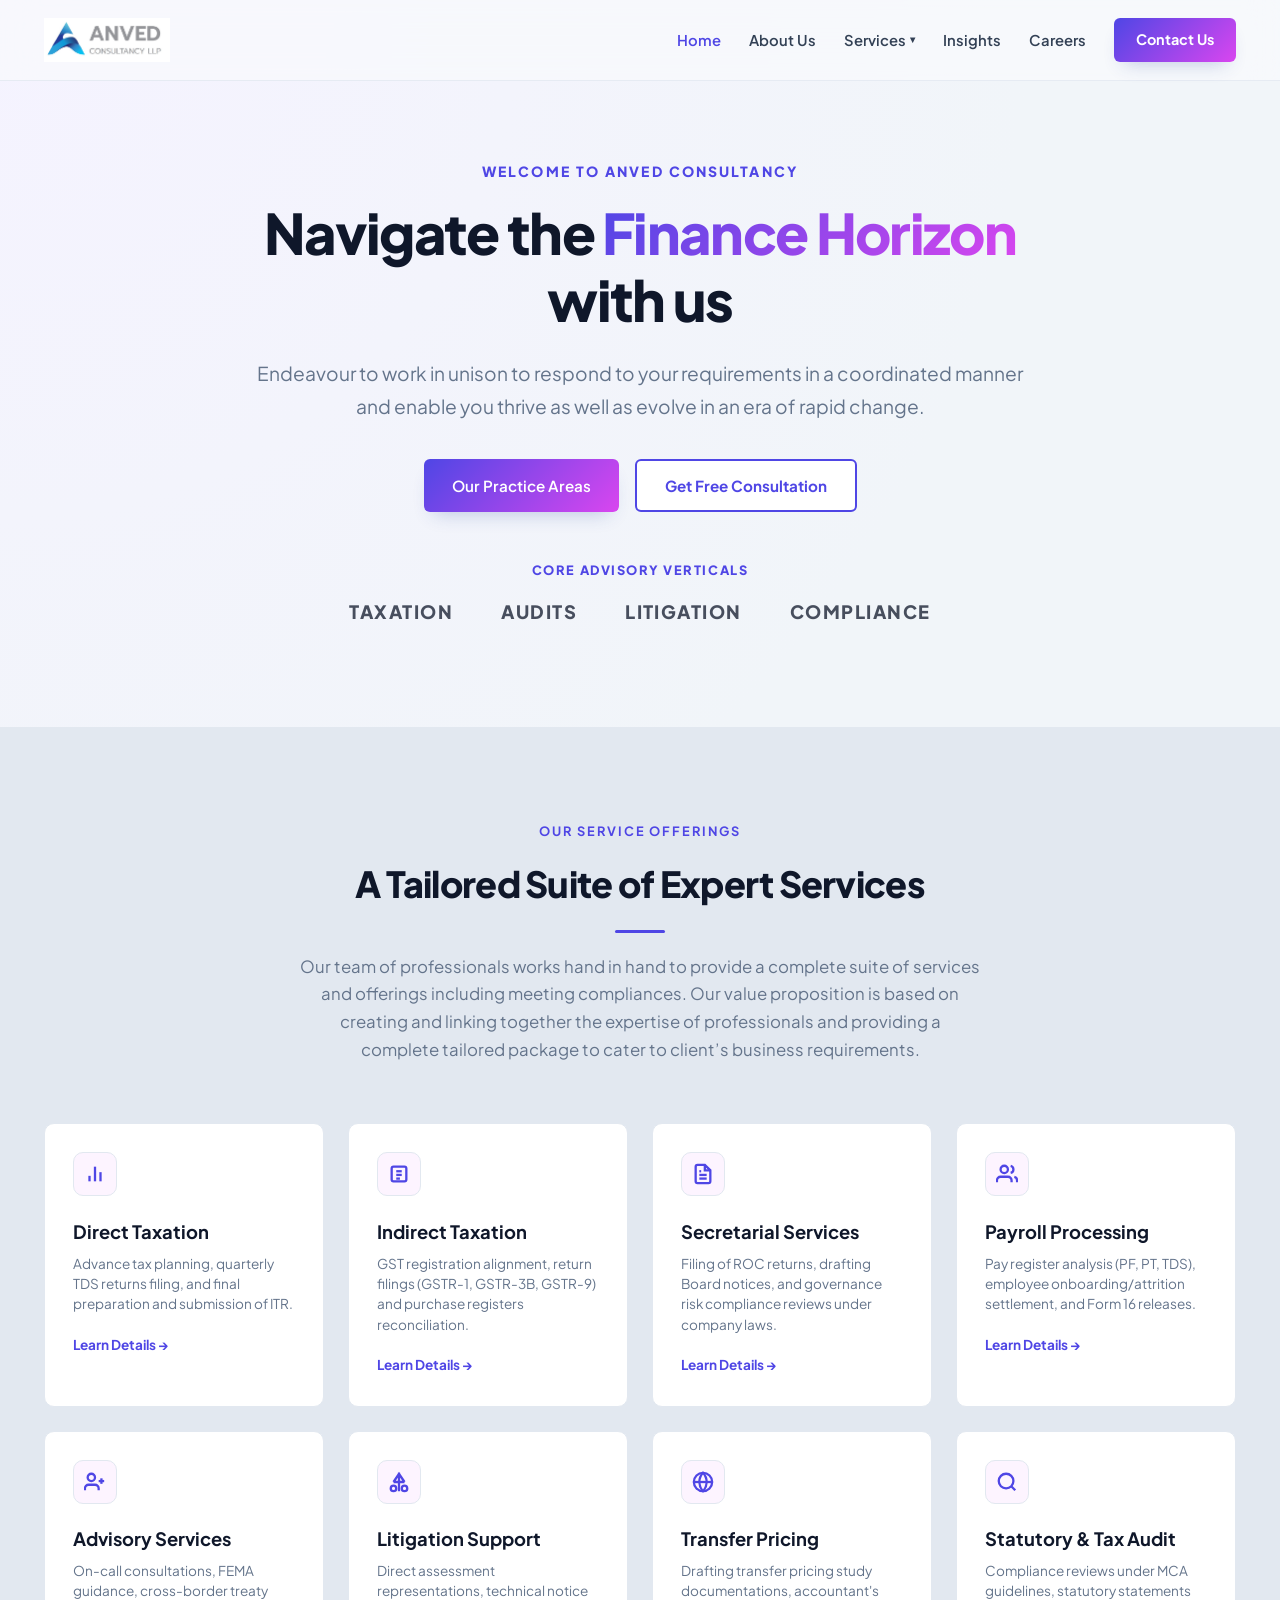
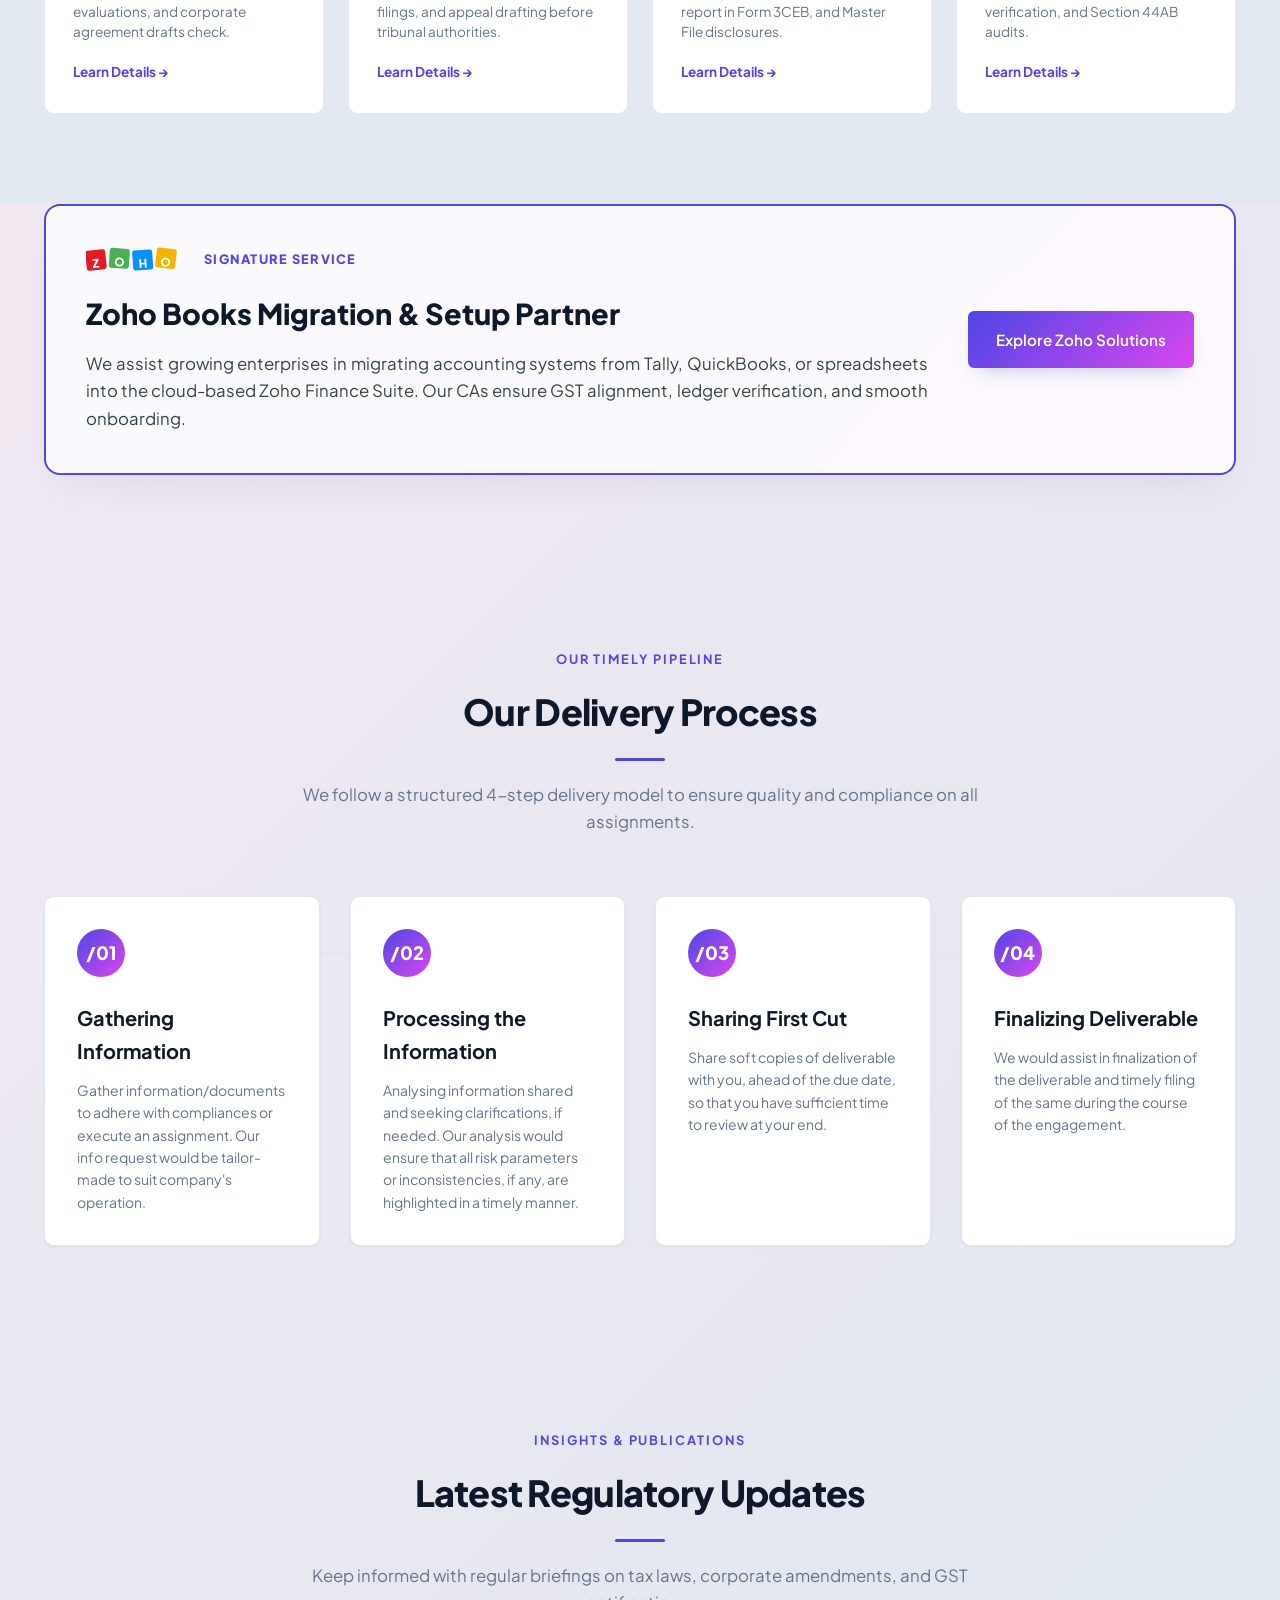
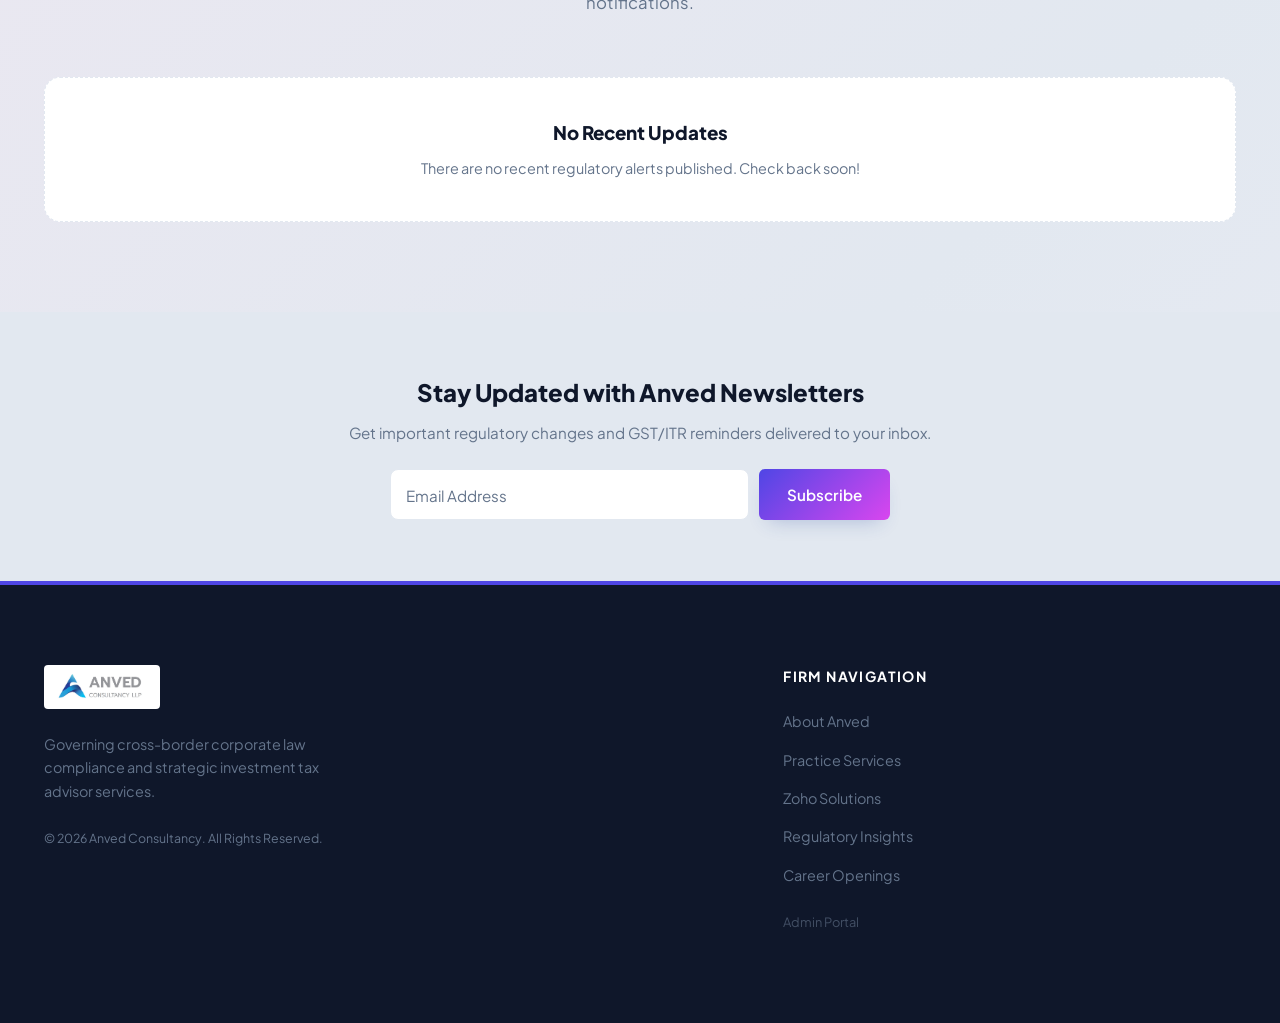
==== commit f64490db: "Add files via upload" ====
--- a/index.html
+++ b/index.html
@@ -46,6 +46,7 @@
                         <a href="services.html#litigation">Litigation Support</a>
                         <a href="services.html#transfer-pricing">Transfer Pricing</a>
                         <a href="services.html#statutory-audit">Statutory & Tax Audit</a>
+                        <a href="zoho.html" style="font-weight: 800; color: var(--primary); border-top: 1px solid var(--border-color); margin-top: 6px; padding-top: 8px;">Zoho Finance Solutions</a>
                     </div>
                 </div>
 
@@ -168,6 +169,41 @@
         </div>
     </section>
 
+    <!-- Zoho Solutions Showcase Banner -->
+    <section class="reveal" style="padding: 0 0 80px 0;">
+        <div class="container">
+            <div class="contact-form-card" style="display: flex; align-items: center; justify-content: space-between; gap: 40px; background: linear-gradient(135deg, rgba(79, 70, 229, 0.03) 0%, rgba(217, 70, 239, 0.03) 100%), var(--bg-card); border: 2px solid var(--primary); padding: 40px; box-shadow: var(--shadow-premium);">
+                <div style="flex: 1;">
+                    <div style="display: flex; align-items: center; gap: 12px; margin-bottom: 16px;">
+                        <svg width="100" height="28" viewBox="0 0 120 32" style="vertical-align: middle; margin-right: 6px;">
+                            <g transform="translate(0, 4) rotate(-6 12 12)">
+                                <rect x="0" y="0" width="24" height="24" rx="3" fill="#E21C26" />
+                                <text x="12" y="16" font-family="'Plus Jakarta Sans', sans-serif" font-weight="900" font-size="14" fill="#FFFFFF" text-anchor="middle" dominant-baseline="central">Z</text>
+                            </g>
+                            <g transform="translate(28, 2) rotate(4 12 12)">
+                                <rect x="0" y="0" width="24" height="24" rx="3" fill="#4CAF50" />
+                                <text x="12" y="16" font-family="'Plus Jakarta Sans', sans-serif" font-weight="900" font-size="14" fill="#FFFFFF" text-anchor="middle" dominant-baseline="central">O</text>
+                            </g>
+                            <g transform="translate(56, 4) rotate(-4 12 12)">
+                                <rect x="0" y="0" width="24" height="24" rx="3" fill="#0091FF" />
+                                <text x="12" y="16" font-family="'Plus Jakarta Sans', sans-serif" font-weight="900" font-size="14" fill="#FFFFFF" text-anchor="middle" dominant-baseline="central">H</text>
+                            </g>
+                            <g transform="translate(84, 2) rotate(6 12 12)">
+                                <rect x="0" y="0" width="24" height="24" rx="3" fill="#F4B400" />
+                                <text x="12" y="16" font-family="'Plus Jakarta Sans', sans-serif" font-weight="900" font-size="14" fill="#FFFFFF" text-anchor="middle" dominant-baseline="central">O</text>
+                            </g>
+                        </svg>
+                        <span style="font-size: 0.8rem; font-weight: 800; text-transform: uppercase; letter-spacing: 0.1em; color: var(--primary);">Signature Service</span>
+                    </div>
+                    <h3 style="font-size: 1.8rem; font-weight: 800; color: var(--text-title); margin-bottom: 12px; text-align: left;">Zoho Books Migration & Setup Partner</h3>
+                    <p style="font-size: 1.05rem; line-height: 1.65; color: var(--text-primary); text-align: justify; margin-bottom: 0;">We assist growing enterprises in migrating accounting systems from Tally, QuickBooks, or spreadsheets into the cloud-based Zoho Finance Suite. Our CAs ensure GST alignment, ledger verification, and smooth onboarding.</p>
+                </div>
+                <div style="flex-shrink: 0;">
+                    <a href="zoho.html" class="btn btn-primary" style="padding: 16px 28px; box-shadow: var(--shadow-blue);">Explore Zoho Solutions</a>
+                </div>
+            </div>
+        </div>
+    </section>
     <!-- Delivery Process flowchart -->
     <section id="delivery-process" class="reveal">
         <div class="container">
@@ -271,6 +307,7 @@
                 <ul>
                     <li><a href="about.html">About Anved</a></li>
                     <li><a href="services.html">Practice Services</a></li>
+                    <li><a href="zoho.html">Zoho Solutions</a></li>
                     <li><a href="insights.html">Regulatory Insights</a></li>
                     <li><a href="careers.html">Career Openings</a></li>
                     <li><a href="admin.html" style="opacity: 0.6; font-size: 0.8rem; margin-top: 12px; display: inline-block;">Admin Portal</a></li>
--- a/styles.css
+++ b/styles.css
@@ -18,8 +18,9 @@
     --accent-glow: rgba(217, 70, 239, 0.15);
     --accent-light: #FDF4FF;       /* Soft Light Pink/Fuchsia */
     
-    --bg-primary: #FFFFFF;
-    --bg-secondary: #F8FAFC;       /* Slate 50 */
+    --bg-primary: #F1F5F9;         /* Sophisticated Cool Slate Canvas */
+    --bg-secondary: #E2E8F0;       /* Darker Slate Section Separator */
+    --bg-card: #FFFFFF;            /* Pure White Card Canvas */
     --bg-dark: #0F172A;            /* Deep Slate 900 */
     --bg-dark-hover: #1E293B;      /* Slate 800 */
     --bg-accent-light: #F5F3FF;
@@ -64,10 +65,60 @@
 
 body {
     font-family: var(--font-primary);
-    background-color: var(--bg-primary);
+    background: linear-gradient(-45deg, #F1F5F9 0%, #E0E7FF 30%, #FDF4FF 60%, #E2E8F0 80%, #FCE7F3 100%);
+    background-size: 400% 400%;
+    animation: gradientAnimation 20s ease infinite;
     color: var(--text-primary);
     line-height: 1.65;
     overflow-x: hidden;
+}
+
+body::before {
+    content: '';
+    position: fixed;
+    width: 500px;
+    height: 500px;
+    border-radius: 50%;
+    background: radial-gradient(circle, rgba(79, 70, 229, 0.25) 0%, rgba(79, 70, 229, 0) 70%);
+    top: -100px;
+    left: -100px;
+    filter: blur(80px);
+    z-index: -1;
+    pointer-events: none;
+    animation: floatBlob1 25s infinite alternate ease-in-out;
+}
+
+body::after {
+    content: '';
+    position: fixed;
+    width: 500px;
+    height: 500px;
+    border-radius: 50%;
+    background: radial-gradient(circle, rgba(217, 70, 239, 0.25) 0%, rgba(217, 70, 239, 0) 70%);
+    bottom: -150px;
+    right: -150px;
+    filter: blur(80px);
+    z-index: -1;
+    pointer-events: none;
+    animation: floatBlob2 25s infinite alternate ease-in-out;
+}
+
+@keyframes gradientAnimation {
+    0% { background-position: 0% 50%; }
+    50% { background-position: 100% 50%; }
+    100% { background-position: 0% 50%; }
+}
+
+@keyframes floatBlob1 {
+    0% { transform: translate(0, 0) scale(1); }
+    50% { transform: translate(80px, 50px) scale(1.1); }
+    100% { transform: translate(-30px, 90px) scale(0.9); }
+}
+
+@keyframes floatBlob2 {
+    0% { transform: translate(0, 0) scale(1); }
+    50% { transform: translate(-90px, -60px) scale(1.1); }
+    100% { transform: translate(40px, -40px) scale(0.9); }
 }
 
 img {
@@ -167,15 +218,18 @@
 }
 
 .btn-secondary {
-    background-color: transparent;
-    border: 1px solid var(--border-color);
-    color: var(--text-title);
+    background-color: var(--bg-card);
+    border: 2px solid var(--primary);
+    color: var(--primary);
+    font-weight: 700;
 }
 
 .btn-secondary:hover {
-    background-color: var(--bg-secondary);
-    border-color: var(--text-muted);
-    transform: translateY(-1px);
+    background-color: var(--accent-light);
+    border-color: var(--accent);
+    color: var(--accent);
+    transform: translateY(-2px);
+    box-shadow: 0 6px 16px rgba(79, 70, 229, 0.12);
 }
 
 .btn-dark {
@@ -282,15 +336,17 @@
     left: 0;
     width: 100%;
     z-index: 1000;
-    background: rgba(255, 255, 255, 0.95);
-    backdrop-filter: blur(12px);
-    border-bottom: 1px solid var(--border-color);
+    background: rgba(248, 250, 252, 0.75); /* Frosted Slate Glass */
+    backdrop-filter: blur(16px);
+    -webkit-backdrop-filter: blur(16px);
+    border-bottom: 1px solid rgba(226, 232, 240, 0.8);
     transition: var(--transition-normal);
 }
 
 .navbar-header.scrolled {
     padding: 6px 0;
-    box-shadow: var(--shadow-md);
+    background: rgba(248, 250, 252, 0.85);
+    box-shadow: var(--shadow-sm);
 }
 
 .navbar-container {
@@ -380,7 +436,7 @@
     left: 50%;
     transform: translateX(-50%) translateY(10px);
     width: 240px;
-    background-color: var(--bg-primary);
+    background-color: var(--bg-card);
     border: 1px solid var(--border-color);
     box-shadow: var(--shadow-premium);
     border-radius: var(--border-radius-md);
@@ -444,7 +500,7 @@
    ========================================================================== */
 .hero-slider-section {
     padding: 180px 0 100px 0;
-    background: radial-gradient(circle at 0% 0%, var(--bg-accent-light) 0%, #FFFFFF 70%);
+    background: radial-gradient(circle at 0% 0%, var(--bg-accent-light) 0%, var(--bg-primary) 70%);
 }
 
 .hero-grid {
@@ -493,11 +549,11 @@
 }
 
 .hero-brands-intro {
-    font-size: 0.75rem;
-    font-weight: 700;
+    font-size: 0.8rem;
+    font-weight: 800;
     text-transform: uppercase;
-    letter-spacing: 0.1em;
-    color: var(--text-muted);
+    letter-spacing: 0.12em;
+    color: var(--primary);
     margin-bottom: 16px;
 }
 
@@ -508,10 +564,18 @@
 }
 
 .brand-logo-item {
-    font-size: 1.1rem;
+    font-size: 1.15rem;
     font-weight: 800;
-    color: var(--border-hover);
-    letter-spacing: 0.05em;
+    color: var(--text-title);
+    opacity: 0.75;
+    letter-spacing: 0.08em;
+    transition: all 0.3s ease;
+}
+
+.brand-logo-item:hover {
+    opacity: 1;
+    color: var(--accent);
+    transform: translateY(-1px);
 }
 
 .hero-visual-wrapper {
@@ -533,7 +597,7 @@
 }
 
 .home-service-item {
-    background-color: var(--bg-primary);
+    background-color: var(--bg-card);
     border: 1px solid var(--border-color);
     border-radius: var(--border-radius-md);
     padding: 28px;
@@ -606,7 +670,7 @@
 }
 
 .delivery-step-card {
-    background-color: var(--bg-primary);
+    background-color: var(--bg-card);
     border: 1px solid var(--border-color);
     border-radius: var(--border-radius-md);
     padding: 32px;
@@ -742,7 +806,7 @@
 }
 
 .insight-card {
-    background-color: var(--bg-primary);
+    background-color: var(--bg-card);
     border: 1px solid var(--border-color);
     border-radius: var(--border-radius-md);
     overflow: hidden;
@@ -852,7 +916,7 @@
 }
 
 .value-card {
-    background-color: var(--bg-primary);
+    background-color: var(--bg-card);
     border: 1px solid var(--border-color);
     border-radius: var(--border-radius-md);
     padding: 36px;
@@ -890,7 +954,7 @@
 }
 
 .partner-profile-card {
-    background-color: var(--bg-primary);
+    background-color: var(--bg-card);
     border: 1px solid var(--border-color);
     border-radius: var(--border-radius-lg);
     padding: 40px;
@@ -1010,7 +1074,7 @@
 }
 
 .services-tab-content-panel {
-    background-color: var(--bg-primary);
+    background-color: var(--bg-card);
     border: 1px solid var(--border-color);
     border-radius: var(--border-radius-lg);
     padding: 44px;
@@ -1097,7 +1161,7 @@
 }
 
 .office-card {
-    background-color: var(--bg-primary);
+    background-color: var(--bg-card);
     border: 1px solid var(--border-color);
     border-radius: var(--border-radius-lg);
     overflow: hidden;
@@ -1172,7 +1236,7 @@
     margin: 0 auto 50px auto;
     display: flex;
     gap: 12px;
-    background-color: var(--bg-primary);
+    background-color: var(--bg-card);
     padding: 8px;
     border-radius: var(--border-radius-md);
     border: 1px solid var(--border-color);
@@ -1241,7 +1305,7 @@
 }
 
 .job-card {
-    background-color: var(--bg-primary);
+    background-color: var(--bg-card);
     border: 1px solid var(--border-color);
     border-radius: var(--border-radius-md);
     padding: 28px;
@@ -1348,7 +1412,7 @@
 .file-upload-wrapper:hover .file-upload-label {
     border-color: var(--primary);
     color: var(--primary);
-    background-color: var(--bg-primary);
+    background-color: var(--bg-card);
 }
 
 /* ==========================================================================
@@ -1408,7 +1472,7 @@
 }
 
 .contact-form-card {
-    background-color: var(--bg-primary);
+    background-color: var(--bg-card);
     border: 1px solid var(--border-color);
     border-radius: var(--border-radius-lg);
     padding: 48px;
@@ -1449,7 +1513,7 @@
 .floating-label-group input:focus,
 .floating-label-group textarea:focus {
     border-color: var(--primary);
-    background: var(--bg-primary);
+    background: var(--bg-card);
     box-shadow: 0 0 10px rgba(38, 70, 157, 0.05);
 }
 
@@ -1472,7 +1536,7 @@
     font-size: 0.75rem;
     font-weight: 700;
     color: var(--primary);
-    background: var(--bg-primary);
+    background: var(--bg-card);
     padding: 0 6px;
 }
 
@@ -1524,7 +1588,7 @@
 
 .custom-select-wrapper select:focus {
     border-color: var(--primary);
-    background: var(--bg-primary);
+    background: var(--bg-card);
 }
 
 .custom-select-wrapper::after {
@@ -1564,7 +1628,7 @@
 }
 
 .modal-container {
-    background-color: var(--bg-primary);
+    background-color: var(--bg-card);
     border: 1px solid var(--border-color);
     border-radius: var(--border-radius-lg);
     width: 100%;
@@ -2143,9 +2207,9 @@
     transition: background 0.3s ease, padding 0.3s ease, box-shadow 0.3s ease !important;
 }
 .navbar-header.scrolled {
-    background: rgba(255, 255, 255, 0.88) !important;
-    backdrop-filter: blur(12px) !important;
-    -webkit-backdrop-filter: blur(12px) !important;
+    background: rgba(248, 250, 252, 0.85) !important;
+    backdrop-filter: blur(16px) !important;
+    -webkit-backdrop-filter: blur(16px) !important;
     box-shadow: var(--shadow-sm) !important;
     padding: 12px 0 !important;
 }
